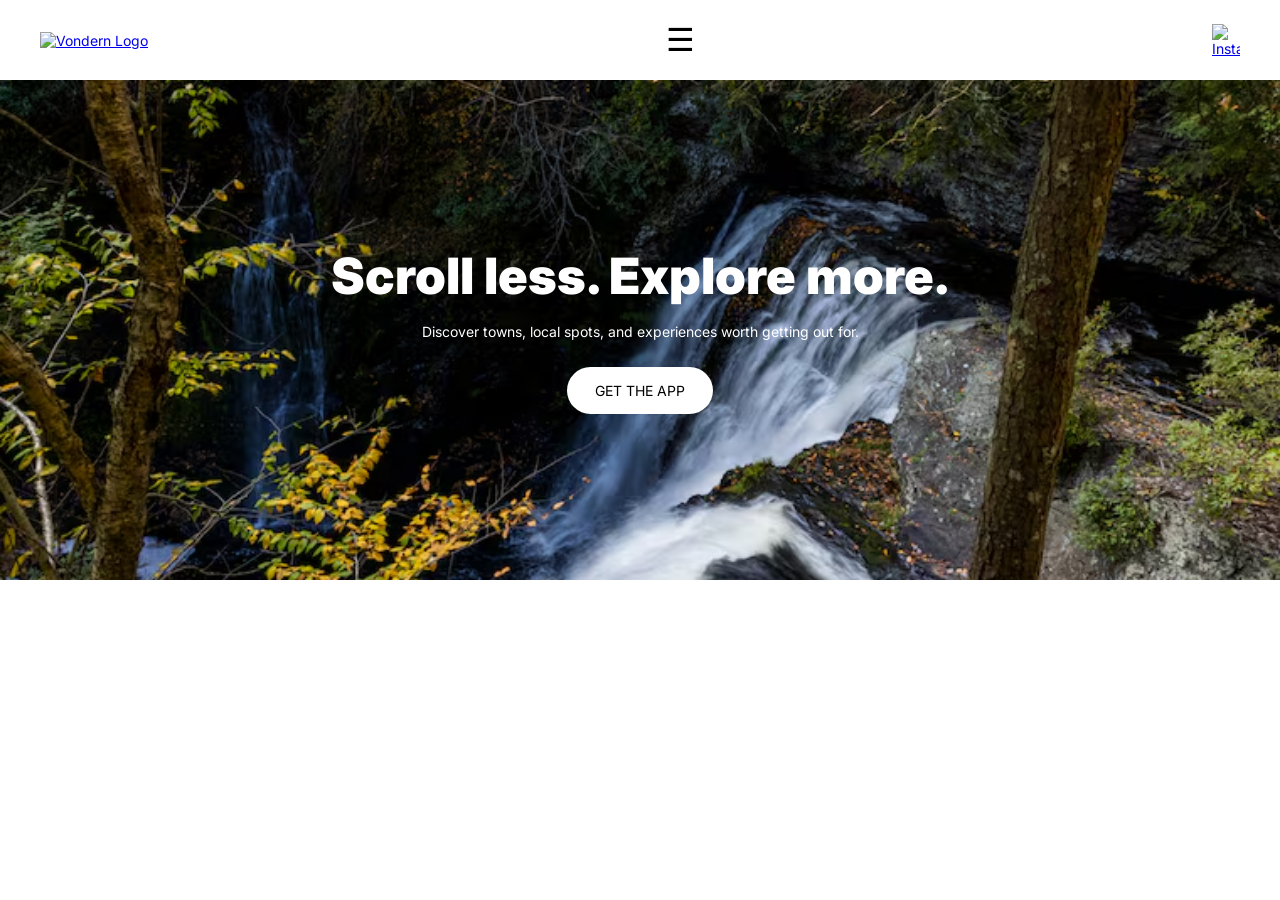
==== index.html @ aec36631 "Hero image in homepage. Dropdown over hero image." ====
<!DOCTYPE html>
<html lang="en">
<head>
  <meta charset="UTF-8">
  <title>Vondern Homepage</title>

<link rel="stylesheet" href="styles.css"></head>

<body>

<!-- TOP NAVIGATION BAR  -->
  <nav class="navbar">

  <a href="index.html" class="logo">
    <img src="pics/vondernlogo.png" alt="Vondern Logo">
  </a>

   <button class="hamburger" onclick="toggleMenu()">
    ☰
  </button>

  <!--TOP NAVIGATION LINKS -->
  <ul class="nav-links">
    <li><a href="vondernapp.html">VONDERN APP</a></li>
    <li><a href="howitworks.html">HOW IT WORKS</a></li>
    <li><a href="explore.html">EXPLORE</a></li>
    <li><a href="forbusinesses.html">FOR BUSINESSES</a></li>
    <li><a href="fortowns.html">FOR TOWNS</a></li>
    <li><a href="forcreators.html">FOR CREATORS</a></li>
    <li><a href="faq.html">FAQ</a></li>
    <li><a href="contact.html">CONTACT</a></li>
  </ul>

    <a href="https://www.instagram.com/vondernapp/" target="_blank" class="ig-icon">
    <img src="pics/instagramicon.png" alt="Instagram">
    </a>

</nav>

<!-- HAMBURGER OPEN CLOSE DROPDOWN  -->
<script>
function toggleMenu() {
  const menu = document.querySelector('.nav-links');
  menu.classList.toggle('active');
}
</script>

<!-- HERO IMAGE CONTAINER  -->
<section class="hero">

 <!-- CHOOSE HERE IMAGE HERE  -->
  <div class="hero-image-wrapper">
    <img src="pics/indextop.png" alt="Vondern Hero Image" class="hero-img">
  </div>

  <!-- CONTENT INSIDE HERE IMAGE HERE-->
  <div class="hero-content">
    <h1>Scroll less. Explore more.</h1>
    <p>Discover towns, local spots, and experiences worth getting out for.</p>
    <a href="gettheapp.html" class="BUTTON">GET THE APP</a>
  </div>

</section>

</body>
</html>
---- styles.css ----
/* CUSTON FONTS */
@font-face {
  font-family: 'Inter-medium';
  src: url('./fonts/inter-medium.ttf') format('truetype');
  font-weight: normal;
  font-style: normal;
}

@font-face {
  font-family: 'Inter-black';
  src: url('./fonts/inter-black.ttf') format('truetype');
  font-weight: normal;
  font-style: normal;
}

/* APPLYING CUSTOM FONTS */
body {
  font-family: 'Inter-medium', sans-serif;
  text-decoration: none;
  font-size: 14px;
  color: black;
  background-color: white;
  margin: 0;
  padding: 0;
}

h1 {
  font-family: 'Inter-black', serif;
  text-decoration: none;
  font-size: 50px;
  color: white;
}

/* TOP NAVIGATION BAR */
.navbar {
  display: flex;
  align-items: center;
  justify-content: space-between;
  padding: 20px 40px;
  position: relative;
  z-index: 1000;
}

/* VONDERN LOGO */
.logo img {
  height: 50px; 
}

/* NAVIGATION LINKS */
.nav-links {
  list-style: none;
  display: flex;
  gap: 40px;
  margin: 0;
  padding: 0;
}

/* TOP NAVIGATION BAR */
.nav-links a {
  text-decoration: none;
  color: black;
  font-size: 14px;
  font-weight: bold;
}

.hamburger {
  display: none;
  font-size: 32px;
  background: none;
  border: none;
  cursor: pointer;
}

/* RESPONSIVE BROWSER MENU WHEN SCREEN IS SMALLER */
@media (max-width: 1300px) {
  .nav-links {
    display: none;
    position: absolute;
    top: 80px;
    left: 0;
    width: 100%;
    flex-direction: column;
    background: white;
    margin: 0;
    padding: 0;
  }

  .nav-links.active {
    display: flex;
  }

  /* EACH NAVIGATION LINK IN A BAR */
  .nav-links li {
    height: 42px;
    display: flex;
    align-items: center;
    border-bottom: 1.3px solid #eee;
    margin: 0;
    padding: 0;
  }

  /* LINK FILLS ENTIRE BAR */
  .nav-links li a {
    display: flex;
    align-items: center;
    height: 100%;
    width: 100%;
    padding: 0 20px;
    box-sizing: border-box;
  }

  .nav-links li a:hover {
    background: #001037;
    color: #ffffff;
  }

  .hamburger {
    display: block;
  }
}

.nav-links.active {
  display: flex;
  gap: 0px;
}

.ig-icon img {
  width: 28px;
  display: block;
}

/* HERO IMAGE CONTAINER SET UP */
.hero {
  position: relative;
  width: 100%;
}

/* FULL WIDTH RESPONSIVE IMG */
.hero-img {
  width: 100%;
  height: 100%;
  object-fit: cover; /* 👈 THIS does the cropping */
  object-position: center; /* 👈 keeps crop centered (top + bottom evenly) */
  display: block;
}

.hero-image-wrapper {
  width: 100%;
  height: 500px;   /* 👈 controls max visible height */
  overflow: hidden;
  position: relative;
}

/* CENTERED OVERLAY CONTENT */
.hero-content {
  position: absolute;
  top: 50%;
  left: 50%;
  transform: translate(-50%, -50%);
  text-align: center;
  color: white;
  width: 80%;
}

/* IMAGE CONTAINER HEADING STYLE */
.hero-content h1 {
  margin: 0 0 15px 0;
}

/* IMAGE CONTAINER PARAPGRAPH STYLE */
.hero-content p {
  margin-bottom: 25px;
  line-height: 1.5;
}

/* BUTTON STYLE */
.BUTTON {
  display: inline-block;
  padding: 15px 28px;
  background-color: white;
  color: black;
  text-decoration: none;
  border-radius: 100px;
  transition: 0.2s ease;
}

/* BUTTON HOVER */
.BUTTON:hover {
  background-color: #eaeaea;
}
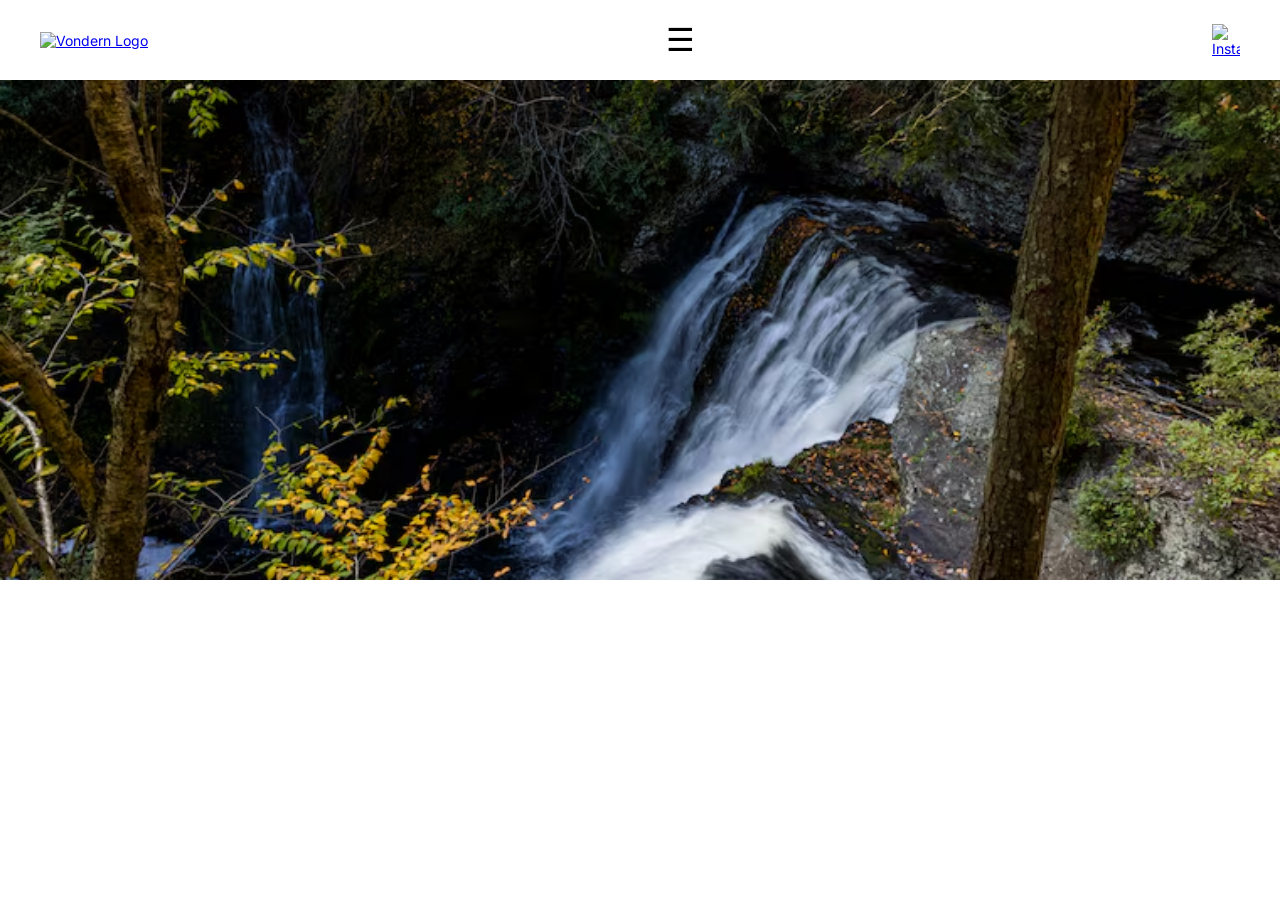
==== commit ac54a68c: "Merge pull request #1 from a17384-10/main made the app page" ====
--- a/index.html
+++ b/index.html
@@ -37,13 +37,7 @@
 
 </nav>
 
-<!-- HAMBURGER OPEN CLOSE DROPDOWN  -->
-<script>
-function toggleMenu() {
-  const menu = document.querySelector('.nav-links');
-  menu.classList.toggle('active');
-}
-</script>
+<script src="app.js"></script>
 
 <!-- HERO IMAGE CONTAINER  -->
 <section class="hero">
@@ -57,7 +51,7 @@
   <div class="hero-content">
     <h1>Scroll less. Explore more.</h1>
     <p>Discover towns, local spots, and experiences worth getting out for.</p>
-    <a href="gettheapp.html" class="BUTTON">GET THE APP</a>
+    <a href="vondernapp.html" class="BUTTON">GET THE APP</a>
   </div>
 
 </section>
--- a/styles.css
+++ b/styles.css
@@ -137,18 +137,23 @@
 
 /* FULL WIDTH RESPONSIVE IMG */
 .hero-img {
+  position: absolute;
+  top: 0;
+  left: 0;
   width: 100%;
   height: 100%;
-  object-fit: cover; /* 👈 THIS does the cropping */
-  object-position: center; /* 👈 keeps crop centered (top + bottom evenly) */
-  display: block;
+  object-fit: cover;
+  z-index: 1;
 }
 
 .hero-image-wrapper {
   width: 100%;
-  height: 500px;   /* 👈 controls max visible height */
+  height: 500px; 
   overflow: hidden;
-  position: relative;
+  position: relative; 
+  display: flex;
+  align-items: center;
+  justify-content: center;
 }
 
 /* CENTERED OVERLAY CONTENT */
@@ -187,4 +192,218 @@
 /* BUTTON HOVER */
 .BUTTON:hover {
   background-color: #eaeaea;
-}+}
+
+/* HEADER FOR APP CONTENT */
+.app-content {
+  position: relative;
+  z-index: 2;         
+  text-align: center;
+  color: white;       
+  width: 90%;
+}
+
+
+
+.app-content h3 {
+  font-family: 'Inter-medium', sans-serif;
+  font-size: 24px;
+  margin-top: 10px;
+  display: block;
+  color: white;
+}
+
+/* CAROUSEL CONTAINER SET UP */
+.app-section {
+  text-align: center;
+  padding: 80px 0;
+}
+
+.carousel-wrapper {
+  position: relative;
+  max-width: 900px;
+  margin: 40px auto;
+}
+
+.carousel-track {
+  display: flex;
+  gap: 20px;
+  overflow-x: auto;
+  scroll-behavior: smooth;
+  padding: 20px;
+  scrollbar-width: none; 
+}
+
+.carousel-track::-webkit-scrollbar {
+  display: none;
+}
+
+.app-card {
+  flex: 0 0 calc(33.33% - 10px);
+  max-width: 800px;
+  height: 400px;
+  scroll-snap-align: start;
+  border-radius: 15px;
+}
+
+.app-card img {
+  width: 100%;
+  height: 100%;
+  object-fit: contain;
+}
+
+/* ARROW BUTTONS */
+.nav-btn {
+  position: absolute;
+  top: 50%;
+  transform: translateY(-50%);
+  width: 60px;
+  height: 60px;
+  border-radius: 50%;
+  background: rgba(255, 255, 255, 0.8);
+  border: none;
+  cursor: pointer;
+  z-index: 10;
+  font-size: 24px;
+  box-shadow: 0 4px 10px rgba(0,0,0,0.1);
+  transition: transform 0.2s ease, box-shadow 0.2s ease;
+}
+
+.nav-btn:hover {
+  transform: translateY(-50%) scale(1.1); 
+  box-shadow: 0 6px 15px rgba(0,0,0,0.2); 
+}
+
+.nav-btn:active {
+  transform: translateY(-50%) scale(0.95);
+}
+.prev { left: -30px; }
+.next { right: -30px; }
+
+/* ZOOM IN */
+.modal {
+  display: none;
+  position: fixed;
+  z-index: 2000; 
+  left: 0;
+  top: 0;
+  width: 100%;
+  height: 100%;
+  background-color: rgba(0, 0, 0, 0.9);
+  justify-content: center;
+  align-items: center;
+  cursor: zoom-out;
+}
+
+.modal-content {
+  max-width: 90%;
+  max-height: 90%;
+  border-radius: 10px;
+  box-shadow: 0 0 20px rgba(0,0,0,0.5);
+  animation: zoomIn 0.3s ease;
+}
+
+@keyframes zoomIn {
+  from { transform: scale(0.7); opacity: 0; }
+  to { transform: scale(1); opacity: 1; }
+}
+
+.app-card img {
+  cursor: zoom-in;
+  transition: transform 0.3s ease;
+}
+
+.app-card img:hover {
+  transform: scale(1.02);
+}
+
+/* FORM SECTION */
+.cta-section {
+    padding: 100px 20px;
+    background-color: #c4c4c4; 
+}
+
+.cta-section .container {
+    display: flex;
+    flex-wrap: wrap;
+    justify-content: center;
+    gap: 80px;
+    max-width: 1100px;
+    margin: 0 auto;
+}
+
+.cta-title {
+    font-family: 'Inter-black', sans-serif;
+    font-size: 32px;
+    color: #000;
+    margin-bottom: 20px;
+}
+
+.app-icon-placeholder {
+    width: 220px;
+    height: 220px;
+    background-color: #d9d9d9;
+    border-radius: 45px;
+    margin: 0 auto 25px;
+}
+
+.btn-dark {
+    background: #1a1a1a;
+    color: white;
+    padding: 15px 35px;
+    border: none;
+    border-radius: 8px;
+    cursor: pointer;
+    transition: transform 0.3s cubic-bezier(0.175, 0.885, 0.32, 1.275), background-color 0.3s ease;
+}
+
+.btn-dark:hover {
+    background-color: #333;
+    transform: scale(1.05);
+}
+
+.btn-dark:active {
+    background-color: #111111;
+}
+
+/* FORM BOX */
+.form-box {
+    max-width: 500px;
+    text-align: left;
+}
+
+.form-row {
+    display: flex;
+    gap: 10px;
+}
+
+input {
+    width: 100%;
+    padding: 15px;
+    margin-bottom: 12px;
+    border: none;
+    background: #fff;
+    font-family: 'Inter-medium', sans-serif;
+    box-sizing: border-box;
+}
+
+.btn-submit {
+    background: #777;
+    color: white;
+    padding: 12px 45px;
+    border: none;
+    border-radius: 30px;
+    cursor: pointer;
+    float: right;
+    transition: transform 0.3s cubic-bezier(0.175, 0.885, 0.32, 1.275), background-color 0.3s ease;
+}
+
+.btn-submit:hover {
+    background-color: #333;
+    transform: scale(1.05);
+}
+
+.btn-submit:active {
+    background-color: #111111;
+}
+
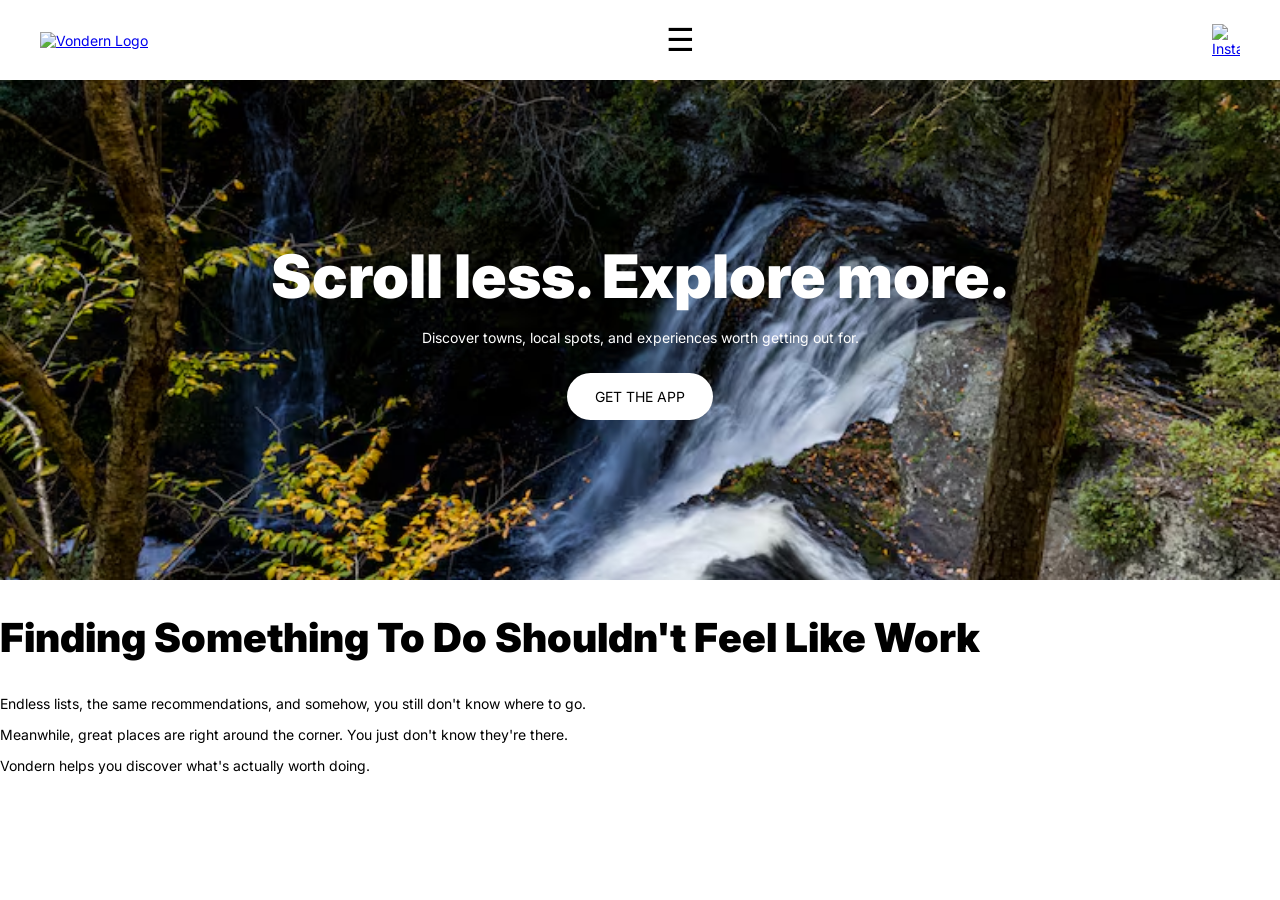
==== commit 48dabc8d: "Merge branch 'main' of https://github.com/VondernApp/Vondern" ====
--- a/index.html
+++ b/index.html
@@ -37,17 +37,8 @@
 
 </nav>
 
-<script src="app.js"></script>
-
 <!-- HERO IMAGE CONTAINER  -->
 <section class="hero">
-
- <!-- CHOOSE HERE IMAGE HERE  -->
-  <div class="hero-image-wrapper">
-    <img src="pics/indextop.png" alt="Vondern Hero Image" class="hero-img">
-  </div>
-
-  <!-- CONTENT INSIDE HERE IMAGE HERE-->
   <div class="hero-content">
     <h1>Scroll less. Explore more.</h1>
     <p>Discover towns, local spots, and experiences worth getting out for.</p>
@@ -56,5 +47,14 @@
 
 </section>
 
+  <!-- CONTENT CONTAINER-->
+<div class="full-container">
+  <h2>Finding Something To Do Shouldn't Feel Like Work</h2>
+  <p>Endless lists, the same recommendations, and somehow, you still don't know where to go.</p>
+  <p>Meanwhile, great places are right around the corner. You just don't know they're there.</p>
+  <p>Vondern helps you discover what's actually worth doing.</p>
+</div>
+
+<script src="app.js"></script>
 </body>
 </html>
--- a/styles.css
+++ b/styles.css
@@ -27,8 +27,15 @@
 h1 {
   font-family: 'Inter-black', serif;
   text-decoration: none;
-  font-size: 50px;
-  color: white;
+  font-size: 60px;
+  color: black;
+}
+
+h2 {
+  font-family: 'Inter-black', serif;
+  text-decoration: none;
+  font-size: 40px;
+  color: black;
 }
 
 /* TOP NAVIGATION BAR */
@@ -131,8 +138,14 @@
 
 /* HERO IMAGE CONTAINER SET UP */
 .hero {
+  background-image: url('pics/indextop.png');
+  background-size: cover;
+  background-position: center;
+  height: 500px;
+  display: flex;
+  align-items: center;
+  justify-content: center;
   position: relative;
-  width: 100%;
 }
 
 /* FULL WIDTH RESPONSIVE IMG */
@@ -144,16 +157,6 @@
   height: 100%;
   object-fit: cover;
   z-index: 1;
-}
-
-.hero-image-wrapper {
-  width: 100%;
-  height: 500px; 
-  overflow: hidden;
-  position: relative; 
-  display: flex;
-  align-items: center;
-  justify-content: center;
 }
 
 /* CENTERED OVERLAY CONTENT */
@@ -170,6 +173,7 @@
 /* IMAGE CONTAINER HEADING STYLE */
 .hero-content h1 {
   margin: 0 0 15px 0;
+  color: white;
 }
 
 /* IMAGE CONTAINER PARAPGRAPH STYLE */
@@ -192,218 +196,4 @@
 /* BUTTON HOVER */
 .BUTTON:hover {
   background-color: #eaeaea;
-}
-
-/* HEADER FOR APP CONTENT */
-.app-content {
-  position: relative;
-  z-index: 2;         
-  text-align: center;
-  color: white;       
-  width: 90%;
-}
-
-
-
-.app-content h3 {
-  font-family: 'Inter-medium', sans-serif;
-  font-size: 24px;
-  margin-top: 10px;
-  display: block;
-  color: white;
-}
-
-/* CAROUSEL CONTAINER SET UP */
-.app-section {
-  text-align: center;
-  padding: 80px 0;
-}
-
-.carousel-wrapper {
-  position: relative;
-  max-width: 900px;
-  margin: 40px auto;
-}
-
-.carousel-track {
-  display: flex;
-  gap: 20px;
-  overflow-x: auto;
-  scroll-behavior: smooth;
-  padding: 20px;
-  scrollbar-width: none; 
-}
-
-.carousel-track::-webkit-scrollbar {
-  display: none;
-}
-
-.app-card {
-  flex: 0 0 calc(33.33% - 10px);
-  max-width: 800px;
-  height: 400px;
-  scroll-snap-align: start;
-  border-radius: 15px;
-}
-
-.app-card img {
-  width: 100%;
-  height: 100%;
-  object-fit: contain;
-}
-
-/* ARROW BUTTONS */
-.nav-btn {
-  position: absolute;
-  top: 50%;
-  transform: translateY(-50%);
-  width: 60px;
-  height: 60px;
-  border-radius: 50%;
-  background: rgba(255, 255, 255, 0.8);
-  border: none;
-  cursor: pointer;
-  z-index: 10;
-  font-size: 24px;
-  box-shadow: 0 4px 10px rgba(0,0,0,0.1);
-  transition: transform 0.2s ease, box-shadow 0.2s ease;
-}
-
-.nav-btn:hover {
-  transform: translateY(-50%) scale(1.1); 
-  box-shadow: 0 6px 15px rgba(0,0,0,0.2); 
-}
-
-.nav-btn:active {
-  transform: translateY(-50%) scale(0.95);
-}
-.prev { left: -30px; }
-.next { right: -30px; }
-
-/* ZOOM IN */
-.modal {
-  display: none;
-  position: fixed;
-  z-index: 2000; 
-  left: 0;
-  top: 0;
-  width: 100%;
-  height: 100%;
-  background-color: rgba(0, 0, 0, 0.9);
-  justify-content: center;
-  align-items: center;
-  cursor: zoom-out;
-}
-
-.modal-content {
-  max-width: 90%;
-  max-height: 90%;
-  border-radius: 10px;
-  box-shadow: 0 0 20px rgba(0,0,0,0.5);
-  animation: zoomIn 0.3s ease;
-}
-
-@keyframes zoomIn {
-  from { transform: scale(0.7); opacity: 0; }
-  to { transform: scale(1); opacity: 1; }
-}
-
-.app-card img {
-  cursor: zoom-in;
-  transition: transform 0.3s ease;
-}
-
-.app-card img:hover {
-  transform: scale(1.02);
-}
-
-/* FORM SECTION */
-.cta-section {
-    padding: 100px 20px;
-    background-color: #c4c4c4; 
-}
-
-.cta-section .container {
-    display: flex;
-    flex-wrap: wrap;
-    justify-content: center;
-    gap: 80px;
-    max-width: 1100px;
-    margin: 0 auto;
-}
-
-.cta-title {
-    font-family: 'Inter-black', sans-serif;
-    font-size: 32px;
-    color: #000;
-    margin-bottom: 20px;
-}
-
-.app-icon-placeholder {
-    width: 220px;
-    height: 220px;
-    background-color: #d9d9d9;
-    border-radius: 45px;
-    margin: 0 auto 25px;
-}
-
-.btn-dark {
-    background: #1a1a1a;
-    color: white;
-    padding: 15px 35px;
-    border: none;
-    border-radius: 8px;
-    cursor: pointer;
-    transition: transform 0.3s cubic-bezier(0.175, 0.885, 0.32, 1.275), background-color 0.3s ease;
-}
-
-.btn-dark:hover {
-    background-color: #333;
-    transform: scale(1.05);
-}
-
-.btn-dark:active {
-    background-color: #111111;
-}
-
-/* FORM BOX */
-.form-box {
-    max-width: 500px;
-    text-align: left;
-}
-
-.form-row {
-    display: flex;
-    gap: 10px;
-}
-
-input {
-    width: 100%;
-    padding: 15px;
-    margin-bottom: 12px;
-    border: none;
-    background: #fff;
-    font-family: 'Inter-medium', sans-serif;
-    box-sizing: border-box;
-}
-
-.btn-submit {
-    background: #777;
-    color: white;
-    padding: 12px 45px;
-    border: none;
-    border-radius: 30px;
-    cursor: pointer;
-    float: right;
-    transition: transform 0.3s cubic-bezier(0.175, 0.885, 0.32, 1.275), background-color 0.3s ease;
-}
-
-.btn-submit:hover {
-    background-color: #333;
-    transform: scale(1.05);
-}
-
-.btn-submit:active {
-    background-color: #111111;
-}
-
+}
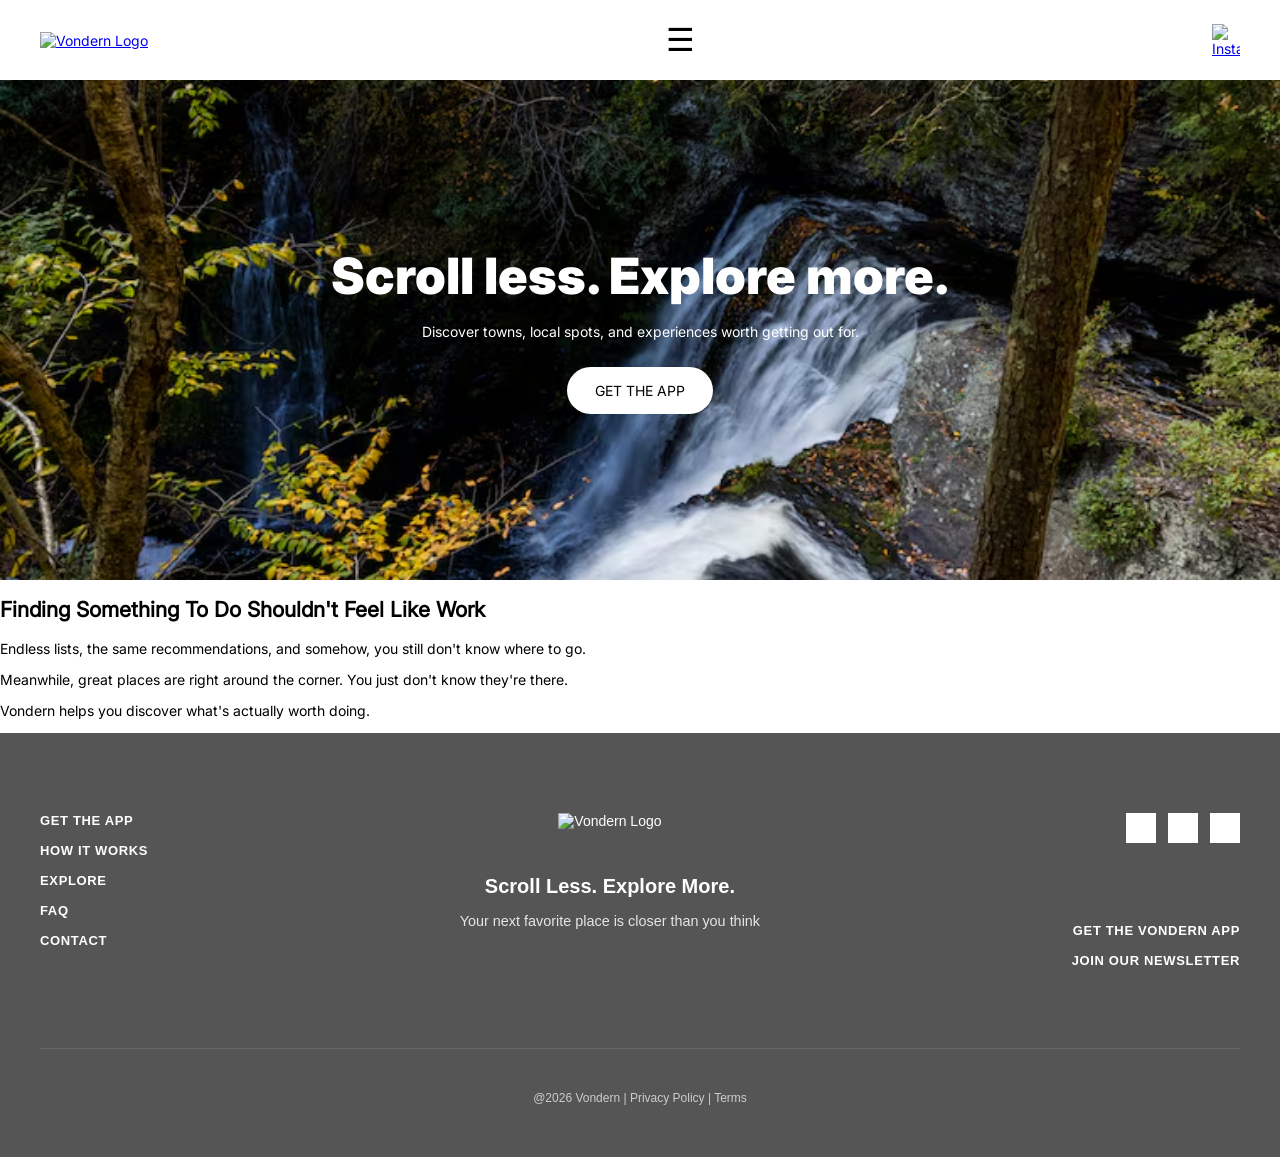
==== commit cd777e3f: "Merge pull request #3 from a17384-10/main added footers" ====
--- a/index.html
+++ b/index.html
@@ -55,6 +55,45 @@
   <p>Vondern helps you discover what's actually worth doing.</p>
 </div>
 
+
+</footer><!--FOOTER-->
+<footer class="main-footer">
+  <div class="footer-container">
+    
+    <div class="footer-section footer-left">
+      <nav class="footer-links">
+        <a href="vondernapp.html">GET THE APP</a>
+        <a href="howitworks.html">HOW IT WORKS</a>
+        <a href="explore.html">EXPLORE</a>
+        <a href="faq.html">FAQ</a>
+        <a href="contact.html">CONTACT</a>
+      </nav>
+    </div>
+
+    <div class="footer-section footer-center">
+      <img src="pics/vondernlogo.png" alt="Vondern Logo" class="logo-image">
+      <h2>Scroll Less. Explore More.</h2>
+      <p>Your next favorite place is closer than you think</p>
+    </div>
+
+    <div class="footer-section footer-right">
+      <div class="social-box">
+        <div class="social-placeholder"></div>
+        <div class="social-placeholder"></div>
+        <div class="social-placeholder"></div>
+      </div>
+      <nav class="footer-links-alt">
+        <a href="#">GET THE VONDERN APP</a>
+        <a href="#">JOIN OUR NEWSLETTER</a>
+      </nav>
+    </div>
+  </div>
+
+  <div class="footer-legal">
+    <p>@2026 Vondern | Privacy Policy | Terms</p>
+  </div>
+</footer>
+
 <script src="app.js"></script>
 </body>
 </html>
--- a/styles.css
+++ b/styles.css
@@ -27,15 +27,8 @@
 h1 {
   font-family: 'Inter-black', serif;
   text-decoration: none;
-  font-size: 60px;
-  color: black;
-}
-
-h2 {
-  font-family: 'Inter-black', serif;
-  text-decoration: none;
-  font-size: 40px;
-  color: black;
+  font-size: 50px;
+  color: white;
 }
 
 /* TOP NAVIGATION BAR */
@@ -173,7 +166,6 @@
 /* IMAGE CONTAINER HEADING STYLE */
 .hero-content h1 {
   margin: 0 0 15px 0;
-  color: white;
 }
 
 /* IMAGE CONTAINER PARAPGRAPH STYLE */
@@ -196,4 +188,303 @@
 /* BUTTON HOVER */
 .BUTTON:hover {
   background-color: #eaeaea;
+}
+
+/* CAROUSEL CONTAINER SET UP */
+.app-section {
+  text-align: center;
+  padding: 80px 0;
+}
+
+.carousel-wrapper {
+  position: relative;
+  max-width: 900px;
+  margin: 40px auto;
+}
+
+.carousel-track {
+  display: flex;
+  gap: 20px;
+  overflow-x: auto;
+  scroll-behavior: smooth;
+  padding: 20px;
+  scrollbar-width: none; 
+}
+
+.carousel-track::-webkit-scrollbar {
+  display: none;
+}
+
+.app-card {
+  flex: 0 0 calc(33.33% - 10px);
+  max-width: 800px;
+  height: 400px;
+  scroll-snap-align: start;
+  border-radius: 15px;
+}
+
+.app-card img {
+  width: 100%;
+  height: 100%;
+  object-fit: contain;
+}
+
+/* ARROW BUTTONS */
+.nav-btn {
+  position: absolute;
+  top: 50%;
+  transform: translateY(-50%);
+  width: 60px;
+  height: 60px;
+  border-radius: 50%;
+  background: rgba(255, 255, 255, 0.8);
+  border: none;
+  cursor: pointer;
+  z-index: 10;
+  font-size: 24px;
+  box-shadow: 0 4px 10px rgba(0,0,0,0.1);
+  transition: transform 0.2s ease, box-shadow 0.2s ease;
+}
+
+.nav-btn:hover {
+  transform: translateY(-50%) scale(1.1); 
+  box-shadow: 0 6px 15px rgba(0,0,0,0.2); 
+}
+
+.nav-btn:active {
+  transform: translateY(-50%) scale(0.95);
+}
+.prev { left: -30px; }
+.next { right: -30px; }
+
+/* ZOOM IN */
+.modal {
+  display: none;
+  position: fixed;
+  z-index: 2000; 
+  left: 0;
+  top: 0;
+  width: 100%;
+  height: 100%;
+  background-color: rgba(0, 0, 0, 0.9);
+  justify-content: center;
+  align-items: center;
+  cursor: zoom-out;
+}
+
+.modal-content {
+  max-width: 90%;
+  max-height: 90%;
+  border-radius: 10px;
+  box-shadow: 0 0 20px rgba(0,0,0,0.5);
+  animation: zoomIn 0.3s ease;
+}
+
+@keyframes zoomIn {
+  from { transform: scale(0.7); opacity: 0; }
+  to { transform: scale(1); opacity: 1; }
+}
+
+.app-card img {
+  cursor: zoom-in;
+  transition: transform 0.3s ease;
+}
+
+.app-card img:hover {
+  transform: scale(1.02);
+}
+
+/* FORM SECTION */
+.cta-section {
+    padding: 100px 20px;
+    background-color: #c4c4c4; 
+}
+
+.cta-section .container {
+    display: flex;
+    flex-wrap: wrap;
+    justify-content: center;
+    gap: 80px;
+    max-width: 1100px;
+    margin: 0 auto;
+}
+
+.cta-title {
+    font-family: 'Inter-black', sans-serif;
+    font-size: 32px;
+    color: #000;
+    margin-bottom: 20px;
+}
+
+.app-icon-placeholder {
+    width: 220px;
+    height: 220px;
+    background-color: #d9d9d9;
+    border-radius: 45px;
+    margin: 0 auto 25px;
+}
+
+.btn-dark {
+    background: #1a1a1a;
+    color: white;
+    padding: 15px 35px;
+    border: none;
+    border-radius: 8px;
+    cursor: pointer;
+    transition: transform 0.3s cubic-bezier(0.175, 0.885, 0.32, 1.275), background-color 0.3s ease;
+}
+
+.btn-dark:hover {
+    background-color: #333;
+    transform: scale(1.05);
+}
+
+.btn-dark:active {
+    background-color: #111111;
+}
+
+/* FORM BOX */
+.form-box {
+    max-width: 500px;
+    text-align: left;
+}
+
+.form-row {
+    display: flex;
+    gap: 10px;
+}
+
+input {
+    width: 100%;
+    padding: 15px;
+    margin-bottom: 12px;
+    border: none;
+    background: #fff;
+    font-family: 'Inter-medium', sans-serif;
+    box-sizing: border-box;
+}
+
+.btn-submit {
+    background: #777;
+    color: white;
+    padding: 12px 45px;
+    border: none;
+    border-radius: 30px;
+    cursor: pointer;
+    float: right;
+    transition: transform 0.3s cubic-bezier(0.175, 0.885, 0.32, 1.275), background-color 0.3s ease;
+}
+
+.btn-submit:hover {
+    background-color: #333;
+    transform: scale(1.05);
+}
+
+.btn-submit:active {
+    background-color: #111111;
+}
+
+/* FOOTER */
+.main-footer {
+  background-color: #555555;
+  color: #ffffff;
+  padding: 80px 40px 40px 40px;
+  font-family: -apple-system, BlinkMacSystemFont, "Segoe UI", Roboto, sans-serif;
+}
+
+.footer-container {
+  display: flex;
+  justify-content: space-between;
+  align-items: flex-start;
+  max-width: 1200px;
+  margin: 0 auto;
+}
+
+.footer-links, .footer-links-alt {
+  display: flex;
+  flex-direction: column;
+  gap: 15px;
+}
+
+.footer-links a, .footer-links-alt a {
+  color: #ffffff;
+  text-decoration: none;
+  font-size: 13px;
+  font-weight: 700;
+  letter-spacing: 0.05em;
+  text-transform: uppercase;
+  transition: opacity 0.2s;
+}
+
+.footer-links a:hover, .footer-links-alt a:hover {
+  opacity: 0.7;
+}
+
+.footer-center {
+  flex: 1;
+  text-align: center;
+  padding: 0 40px;
+}
+
+.logo-image {
+  height: 60px;
+  width: auto;
+  margin-bottom: 30px;
+}
+
+.footer-center h2 {
+  font-size: 1.25rem;
+  font-weight: 600;
+  margin-bottom: 10px;
+}
+
+.footer-center p {
+  font-size: 0.9rem;
+  opacity: 0.85;
+}
+
+.footer-right {
+  display: flex;
+  flex-direction: column;
+  align-items: flex-end;
+  text-align: right;
+}
+
+.social-box {
+  display: flex;
+  gap: 12px;
+  margin-bottom: 80px;
+}
+
+.social-placeholder {
+  width: 30px;
+  height: 30px;
+  background-color: #ffffff;
+}
+
+.footer-legal {
+  margin-top: 80px;
+  text-align: center;
+  border-top: 1px solid rgba(255, 255, 255, 0.1);
+  padding-top: 30px;
+}
+
+.footer-legal p {
+  font-size: 12px;
+  opacity: 0.7;
+}
+
+@media (max-width: 768px) {
+  .footer-container {
+    flex-direction: column;
+    align-items: center;
+    gap: 50px;
+  }
+  .footer-right {
+    align-items: center;
+    text-align: center;
+  }
+  .social-box {
+    margin-bottom: 20px;
+  }
 }
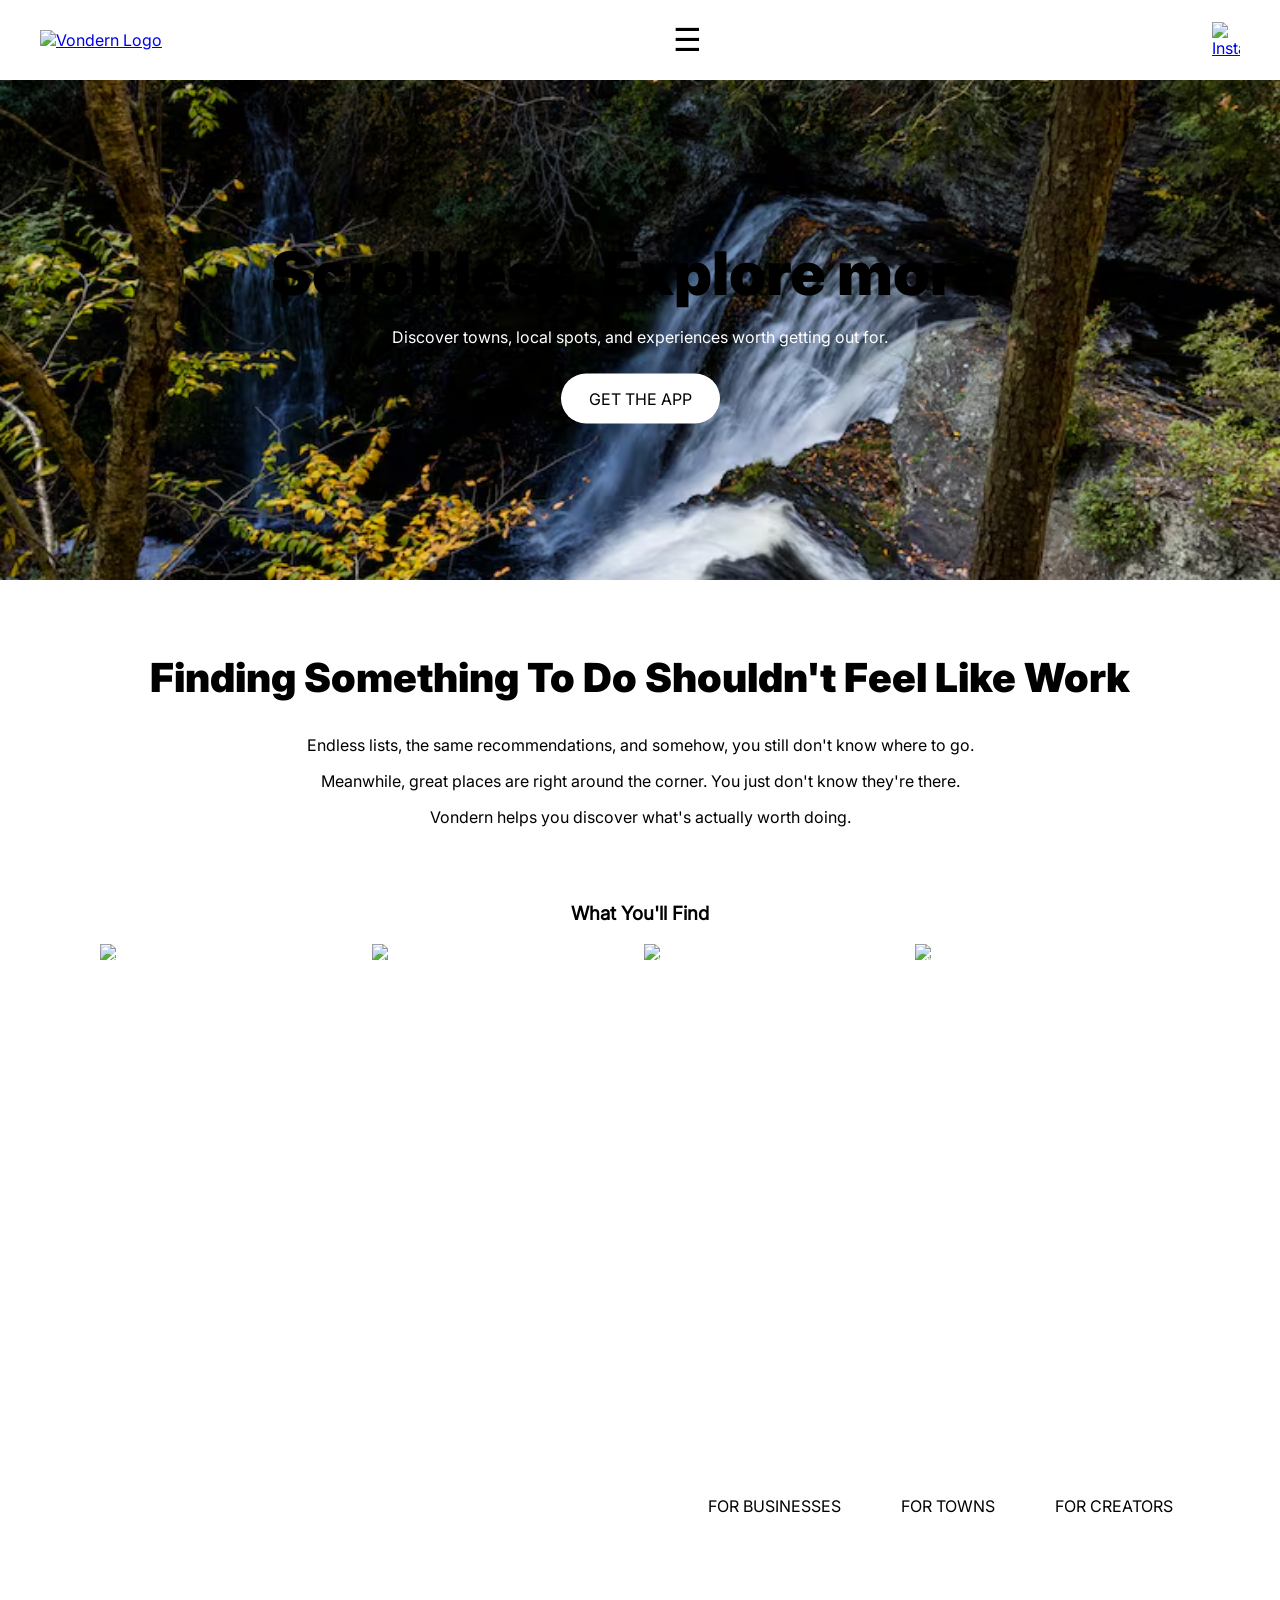
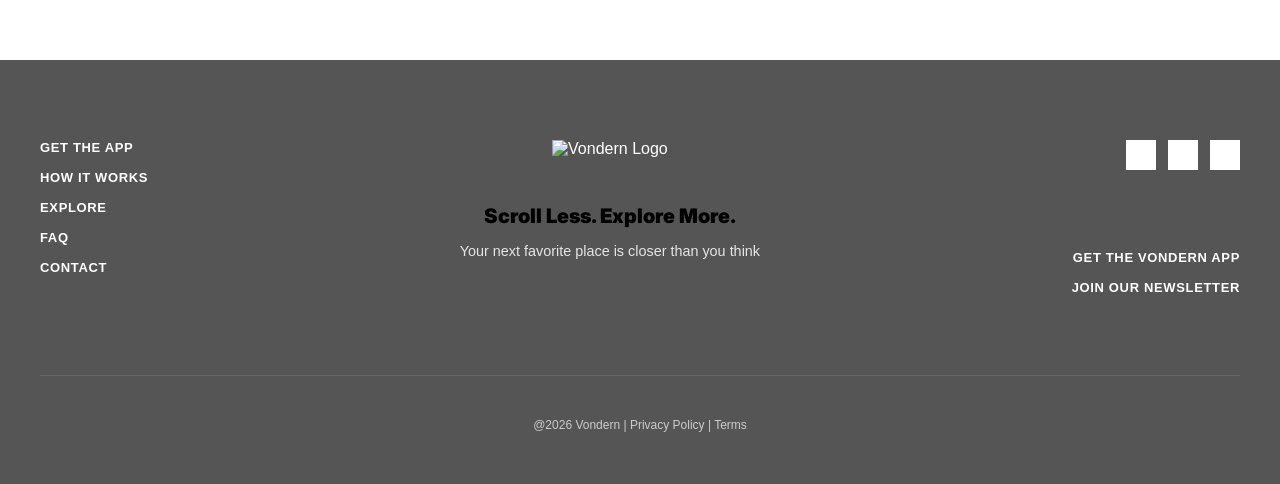
==== commit eaa42ab7: "Merge branch 'main' of https://github.com/VondernApp/Vondern" ====
--- a/index.html
+++ b/index.html
@@ -53,6 +53,52 @@
   <p>Endless lists, the same recommendations, and somehow, you still don't know where to go.</p>
   <p>Meanwhile, great places are right around the corner. You just don't know they're there.</p>
   <p>Vondern helps you discover what's actually worth doing.</p>
+  <br></br>
+  <h3>What You'll Find</h3>
+</div>
+
+<div class="image-grid">
+  
+    <div class="image-card">
+    <img src="pics/smalltowns.png" />
+    <p class="image-text">SMALL TOWNS</p>
+  </div>
+  
+
+  <div class="image-card">
+    <img src="pics/localbusinesses.png" />
+    <p class="image-text">LOCAL BUSINESSES</p>
+  </div>
+
+  <div class="image-card">
+    <img src="pics/outdoors.png" />
+    <p class="image-text">OUTDOORS</p>
+  </div>
+
+<div class="image-card">
+    <img src="pics/daytrips.png" />
+    <p class="image-text">DAYTRIPS</p>
+  </div>
+
+</div>
+
+<div class="split-container">
+  <div class="text-box">
+    <h2>Why It Matters</h2>
+    <p>This is about more than finding something to do.
+       It's about spending less time on our phones and 
+       more time experiencing what's around us. 
+       And making sure the towns and businesses that 
+       shape our communities are seen. When people 
+       explore locally, everyone benefits.</p>
+
+       <h3>Be Seen on Vondern</h3>
+       <p>Great places deserve to be discovered.</p>
+
+       <a href="forbusinesses.html" class="BUTTON">FOR BUSINESSES</a>
+       <a href="fortowns.html" class="BUTTON">FOR TOWNS</a>
+      <a href="forcreators.html" class="BUTTON">FOR CREATORS</a>
+  </div>
 </div>
 
 
--- a/styles.css
+++ b/styles.css
@@ -17,7 +17,7 @@
 body {
   font-family: 'Inter-medium', sans-serif;
   text-decoration: none;
-  font-size: 14px;
+  font-size: 16px;
   color: black;
   background-color: white;
   margin: 0;
@@ -27,8 +27,15 @@
 h1 {
   font-family: 'Inter-black', serif;
   text-decoration: none;
-  font-size: 50px;
-  color: white;
+  font-size: 60px;
+  color: black;
+}
+
+h2 {
+  font-family: 'Inter-black', serif;
+  text-decoration: none;
+  font-size: 40px;
+  color: black;
 }
 
 /* TOP NAVIGATION BAR */
@@ -107,6 +114,7 @@
     width: 100%;
     padding: 0 20px;
     box-sizing: border-box;
+    transition: 0.5s ease;
   }
 
   .nav-links li a:hover {
@@ -182,12 +190,100 @@
   color: black;
   text-decoration: none;
   border-radius: 100px;
-  transition: 0.2s ease;
+  transition: 0.5s ease;
 }
 
 /* BUTTON HOVER */
 .BUTTON:hover {
-  background-color: #eaeaea;
+  background-color: #d8d8d8;
+}
+
+/* CONTENT CONTAINER */
+.full-container {
+  width: 100%;
+  padding: 40px 20px; 
+  box-sizing: border-box; 
+  text-align: center; 
+  padding-bottom: 0px;
+}
+
+/* 4 WAY IMAGE GRID */
+.image-grid {
+  display: grid;
+  grid-template-columns: repeat(4, 1fr); 
+  gap: 7px;
+  padding: 100px; 
+  box-sizing: border-box;
+  padding-top: 0;
+}
+
+.image-card {
+  width: 100%;
+  height: auto;
+  display: block;
+  padding-top: 0;
+}
+
+@media (max-width: 1000px) {
+.image-grid {
+    padding: 40px; 
+    padding-top: 0;
+  }
+}
+
+@media (max-width: 700px) {
+.image-grid {
+      grid-template-columns: repeat(2, 2fr); 
+      padding: 40px; 
+      padding-top: 0;
+  }
+}
+
+.image-card {
+  position: relative; 
+}
+
+.image-card img {
+  width: 100%;
+  display: block;
+  transition: 0.3s ease;
+}
+
+.image-card img:hover {
+ filter: brightness(50%);
+}
+
+.image-text {
+  position: absolute;
+  top: 10px;   
+  left: 10px;  
+  color: white;
+  margin: 0;
+}
+
+.split-container {
+  width: 100%;
+  height: 600px; 
+  background-image: url("pics/lighthouse.png");
+  background-size: cover;
+  background-position: center;
+
+  display: flex;
+  justify-content: flex-end;
+  align-items: center; 
+  padding: 0 40px; 
+  box-sizing: border-box;
+}
+
+.text-box {
+  width: 50%; 
+  color: white;
+  text-align: center;
+}
+
+.text-box h2,
+.text-box h3 {
+  color: white;
 }
 
 /* CAROUSEL CONTAINER SET UP */
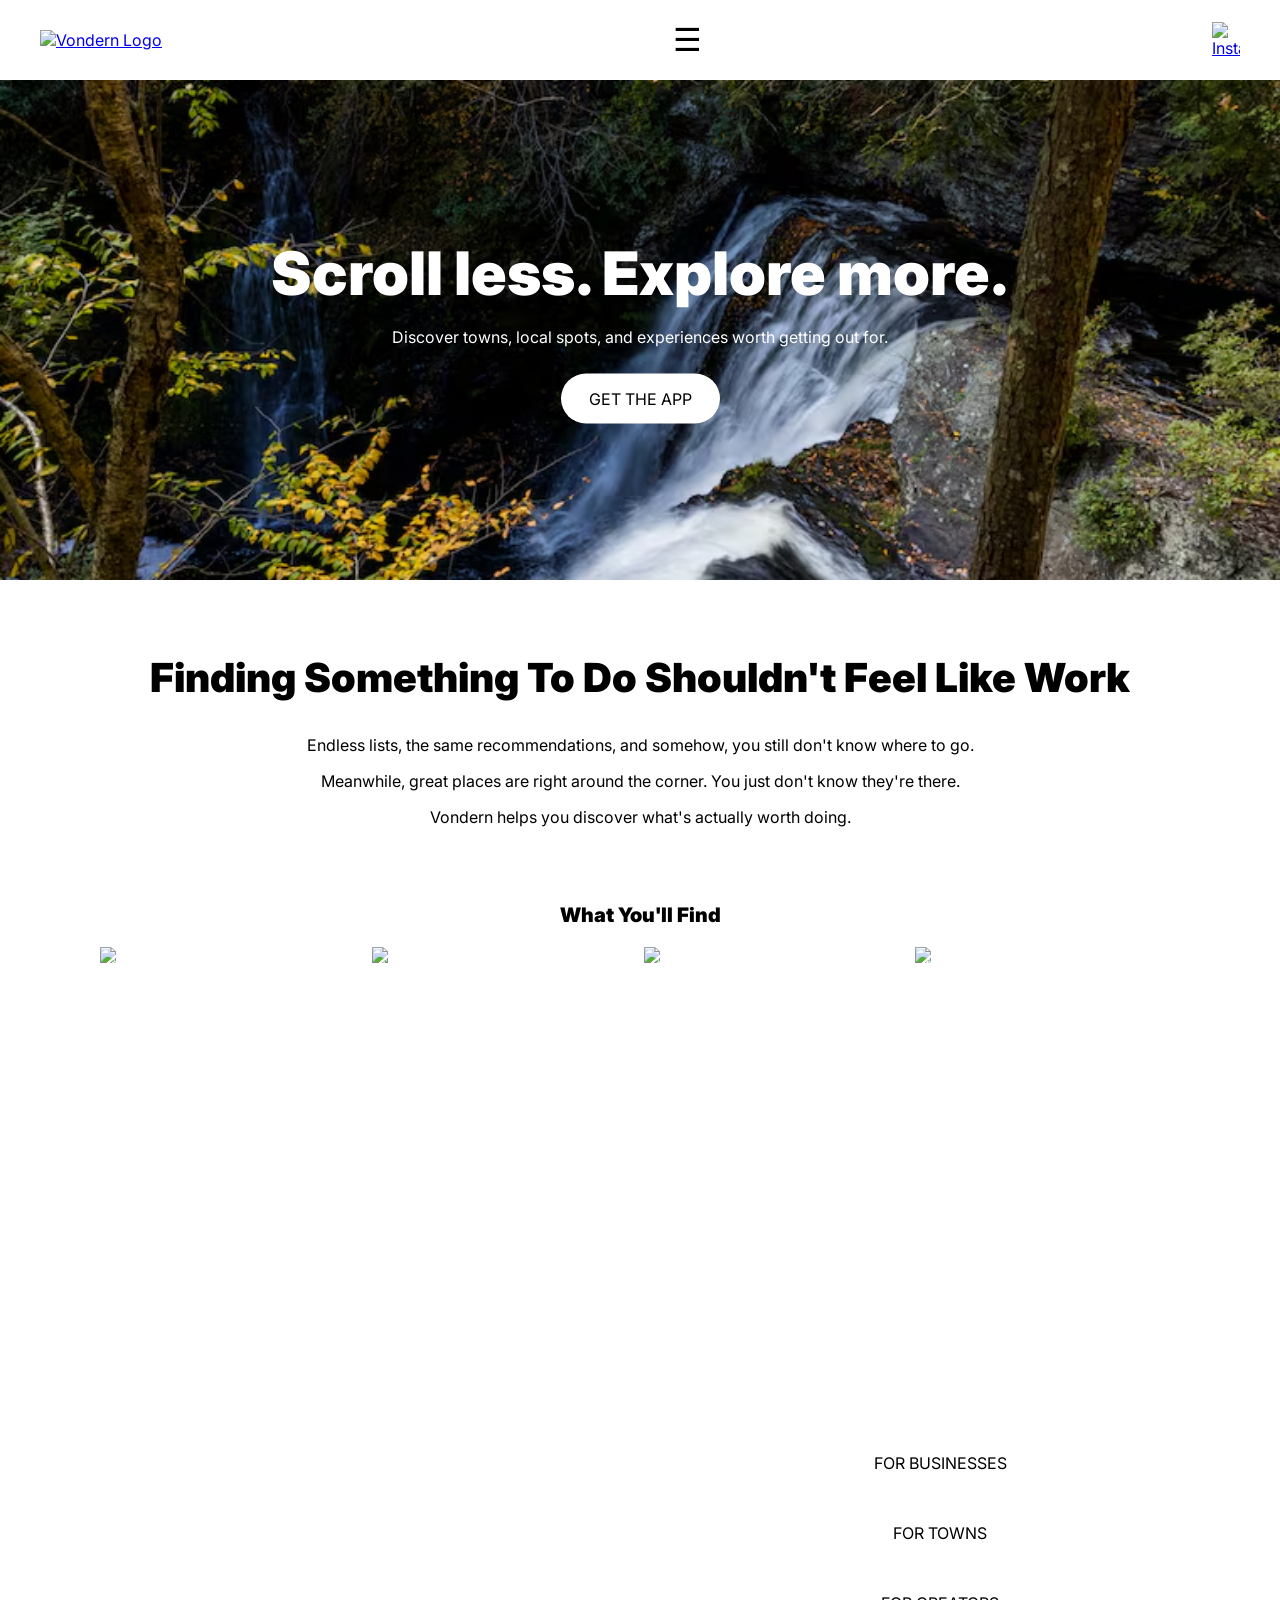
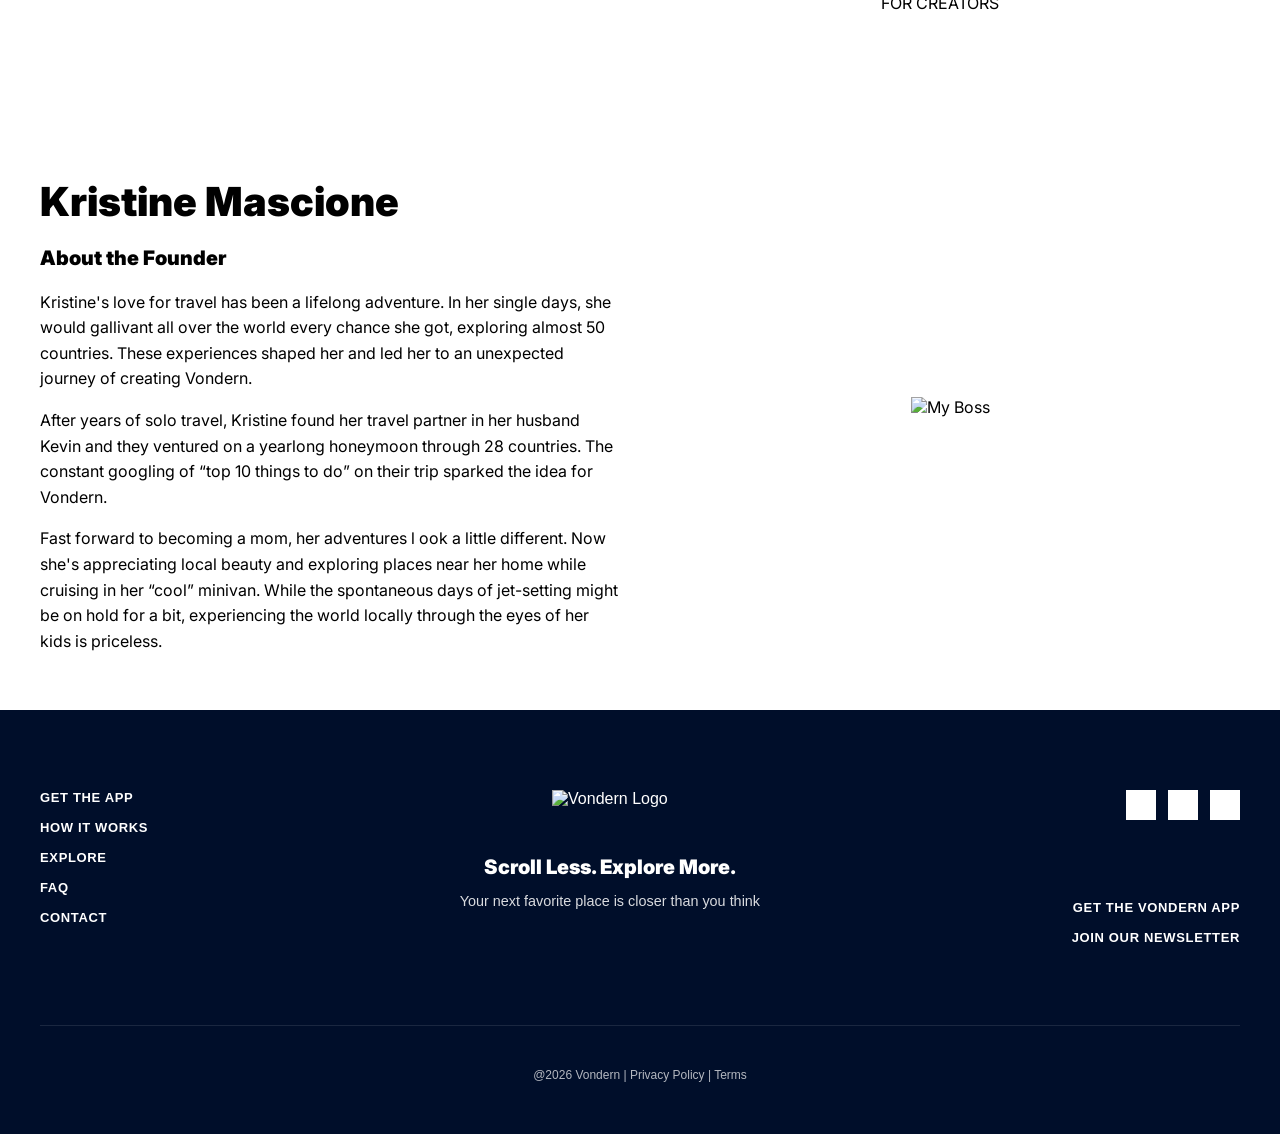
==== commit 3ea867ca: "Merge pull request #7 from a17384-10/main created layout for for towns and contact us" ====
--- a/index.html
+++ b/index.html
@@ -79,9 +79,10 @@
     <img src="pics/daytrips.png" />
     <p class="image-text">DAYTRIPS</p>
   </div>
+</div>
+<br></br>
 
-</div>
-
+<!-- WHY IT MATTERS -->
 <div class="split-container">
   <div class="text-box">
     <h2>Why It Matters</h2>
@@ -93,14 +94,46 @@
        explore locally, everyone benefits.</p>
 
        <h3>Be Seen on Vondern</h3>
-       <p>Great places deserve to be discovered.</p>
 
        <a href="forbusinesses.html" class="BUTTON">FOR BUSINESSES</a>
+       <br></br>
        <a href="fortowns.html" class="BUTTON">FOR TOWNS</a>
+        <br></br>
       <a href="forcreators.html" class="BUTTON">FOR CREATORS</a>
   </div>
 </div>
 
+<div class="two-column">
+  
+  <div class="left">
+    <h2>Kristine Mascione</h2>
+    <h3>About the Founder</h3>
+    <p>Kristine's love for travel has been a lifelong 
+      adventure. In her single days, she would gallivant 
+      all over the world every chance she got, exploring 
+      almost 50 countries. These experiences shaped her 
+      and led her to an unexpected journey of creating 
+      Vondern.</p>
+      <p>After years of solo travel, Kristine found her 
+        travel partner in her husband Kevin and they 
+        ventured on a yearlong honeymoon through 28 
+        countries. The constant googling of “top 10 
+        things to do” on their trip sparked the idea 
+        for Vondern.</p>
+      <p>Fast forward to becoming a mom, her adventures l
+        ook a little different. Now she's appreciating 
+        local beauty and exploring places near her home 
+        while cruising in her “cool” minivan. While the 
+        spontaneous days of jet-setting might be on hold 
+        for a bit, experiencing the world locally through 
+        the eyes of her kids is priceless.</p>
+
+  </div>
+  <div class="right">
+    <img src="pics/kristine.png" alt="My Boss">
+  </div>
+
+</div>
 
 </footer><!--FOOTER-->
 <footer class="main-footer">
@@ -117,7 +150,7 @@
     </div>
 
     <div class="footer-section footer-center">
-      <img src="pics/vondernlogo.png" alt="Vondern Logo" class="logo-image">
+      <img src="pics/OLDvondernlogo.png" alt="Vondern Logo" class="logo-image">
       <h2>Scroll Less. Explore More.</h2>
       <p>Your next favorite place is closer than you think</p>
     </div>
--- a/styles.css
+++ b/styles.css
@@ -28,13 +28,20 @@
   font-family: 'Inter-black', serif;
   text-decoration: none;
   font-size: 60px;
-  color: black;
+  color: rgb(255, 255, 255);
 }
 
 h2 {
   font-family: 'Inter-black', serif;
   text-decoration: none;
   font-size: 40px;
+  color: black;
+}
+
+h3 {
+  font-family: 'Inter-black', serif;
+  text-decoration: none;
+  font-size: 20px;
   color: black;
 }
 
@@ -284,6 +291,12 @@
 .text-box h2,
 .text-box h3 {
   color: white;
+}
+
+@media (max-width: 800px) {
+.text-box {
+   width: 100%; 
+  }
 }
 
 /* CAROUSEL CONTAINER SET UP */
@@ -482,7 +495,7 @@
 
 /* FOOTER */
 .main-footer {
-  background-color: #555555;
+  background-color: #000e2a;
   color: #ffffff;
   padding: 80px 40px 40px 40px;
   font-family: -apple-system, BlinkMacSystemFont, "Segoe UI", Roboto, sans-serif;
@@ -532,6 +545,7 @@
   font-size: 1.25rem;
   font-weight: 600;
   margin-bottom: 10px;
+  color:rgb(255, 255, 255)
 }
 
 .footer-center p {
@@ -583,4 +597,623 @@
   .social-box {
     margin-bottom: 20px;
   }
+}
+
+.two-column {
+  display: flex;
+  align-items: center; 
+  padding: 40px;
+  gap: 40px; 
+}
+
+.left {
+  flex: 1; 
+}
+
+.left h2 {
+  margin-bottom: 10px;
+}
+
+.left p {
+  line-height: 1.6;
+}
+
+.right {
+  flex: 1;
+  display: flex;
+  justify-content: center;
+}
+
+.right img {
+  max-width: 100%;
+  height: auto;
+  padding: 15px; 
+}
+
+@media (max-width: 1000px) {
+  .two-column {
+    flex-direction: column;
+  }
+}
+
+/* Category Grid */
+.grid-categories {
+    display: grid;
+    grid-template-columns: repeat(auto-fit, minmax(200px, 1fr));
+    gap: 15px;
+    margin-top: 20px;
+}
+
+.box {
+    background-color: #666;
+    color: white;
+    height: 180px;
+    display: flex;
+    align-items: flex-start;
+    padding: 15px;
+    font-weight: bold;
+    font-size: 0.8rem;
+}
+
+/* Trending Section */
+.trending-bg { background-color: #f2f2f2; }
+
+.trending-card-bg {
+    background-color: #666; /* The dark gray pillar color */
+    height: 500px; /* Tall height like the screenshot */
+    display: flex;
+    flex-direction: column;
+    justify-content: flex-start; /* Aligns the white box to the top */
+    padding: 0;
+    border-right: 1px solid #555; /* Subtle separation between pillars */
+}
+
+.grid-trending {
+    display: grid;
+    grid-template-columns: repeat(4, 1fr);
+    gap: 0; 
+    margin-top: 40px;
+}
+
+.card {
+    background: white;
+    text-align: left;
+    border: 1px solid #ddd;
+}
+
+.card-img-placeholder {
+    height: 150px;
+    background-color: #888;
+}
+
+.card-content {
+    background: white;
+    margin: 15px; /* Creates the "floating" look inside the pillar */
+    padding: 20px;
+    text-align: left;
+    min-height: 180px; /* Ensures all white boxes are the same height */
+    display: flex;
+    flex-direction: column;
+    justify-content: space-between;
+}
+
+.card-content h4 {
+    font-family: 'Inter-black', sans-serif;
+    font-size: 13px;
+    margin: 0 0 10px 0;
+    text-transform: uppercase;
+}
+
+.card-content p {
+    font-size: 11px;
+    line-height: 1.4;
+    color: #333;
+    margin-bottom: 15px;
+}
+
+.tags {
+    font-size: 10px;
+    font-weight: bold;
+    color: #777;
+    border-top: 1px solid #eee;
+    padding-top: 10px;
+}
+
+/* Social Feed */
+.grid-social {
+    display: grid;
+    grid-template-columns: repeat(3, 1fr);
+    gap: 30px;
+}
+
+.social-card {
+    border: 1px solid #eee;
+    border-radius: 8px;
+    overflow: hidden;
+    text-align: left;
+}
+
+.social-header { padding: 10px; display: flex; align-items: center; font-size: 0.75rem; }
+
+.avatar { 
+    width: 30px; height: 30px; 
+    background: #ccc; border-radius: 50%; margin-right: 10px; 
+}
+
+.social-img { height: 250px; background: #666; }
+
+.social-body { padding: 15px; font-size: 0.8rem; }
+
+/* Footer */
+.footer-bg { background-color: #4f4f4f; color: white; }
+
+.cta-btn {
+    background: white;
+    border: none;
+    padding: 12px 25px;
+    border-radius: 25px;
+    font-weight: bold;
+    margin-top: 20px;
+    cursor: pointer;
+}
+
+.content-wrapper {
+    max-width: 1200px; 
+    margin: 0 auto;    
+    padding: 0 20px; 
+}
+
+/* Update your existing .section or add this */
+.section {
+    padding: 80px 0;
+    text-align: center; 
+}
+
+/* Ensure the titles inside sections are centered */
+.section h2, .section h3, .section p {
+    text-align: center;
+}
+
+@media (max-width: 900px) {
+    .grid-trending, .grid-social {
+        grid-template-columns: repeat(2, 1fr); /* 2 columns on tablets */
+    }
+}
+
+@media (max-width: 600px) {
+    .grid-trending, .grid-social, .grid-categories {
+        grid-template-columns: 1fr; /* 1 column on phones */
+    }
+}
+
+/* Follow Section Main */
+.follow-section {
+    background-color: #999;
+    color: white;
+    padding: 100px 0;
+}
+
+/* Centers the two elements as a single group */
+.follow-container {
+    display: flex;
+    align-items: center;
+    justify-content: center; /* Centers the items horizontally */
+    gap: 80px;               /* Space between text and card */
+    max-width: 900px;        /* Keeps them from spreading too far */
+    margin: 0 auto;          /* Centers the container itself */
+}
+
+.follow-text {
+    flex: 1;
+    text-align: left;
+}
+
+.follow-text h2 {
+    font-family: 'Inter-black', sans-serif;
+    font-size: 48px;
+    margin: 0 0 10px 0;
+    text-align: left;
+}
+
+.follow-text p {
+    font-size: 16px;
+    margin-bottom: 35px;
+    text-align: left;
+    line-height: 1.4;
+}
+
+/* The Pill Follow Button */
+.pill-btn {
+    display: inline-block;
+    background-color: white;
+    color: black;
+    text-decoration: none;
+    padding: 14px 35px;
+    border-radius: 100px; /* Pill shape */
+    font-family: 'Inter-black', sans-serif;
+    font-size: 12px;
+    letter-spacing: 1px;
+    transition: transform 0.2s ease, background-color 0.2s ease;
+}
+
+.pill-btn:hover {
+    transform: scale(1.05);
+    background-color: #f0f0f0;
+}
+
+/* The Instagram Card Mockup */
+.follow-mockup {
+    flex: 0 1 auto;
+}
+
+.insta-post-card {
+    background: white;
+    width: 300px;
+    border-radius: 15px;
+    overflow: hidden;
+    box-shadow: 0 15px 35px rgba(0,0,0,0.2);
+}
+
+.post-header {
+    padding: 12px;
+    display: flex;
+    align-items: center;
+    color: black;
+    font-weight: bold;
+    font-size: 13px;
+}
+
+.mini-avatar {
+    width: 26px;
+    height: 26px;
+    background: #ccc;
+    border-radius: 50%;
+    margin-right: 10px;
+}
+
+.post-image-placeholder {
+    width: 100%;
+    height: 300px;
+    background-color: #555; /* Replace with background-image later */
+}
+
+/* Mobile Responsiveness */
+@media (max-width: 850px) {
+    .follow-container {
+        flex-direction: column;
+        gap: 40px;
+        text-align: center;
+    }
+    .follow-text, .follow-text h2, .follow-text p {
+        text-align: center;
+    }
+}
+
+/* TOWNS SECTION */
+.town-partner-section {
+    background-color: #cccccc; 
+    padding: 100px 20px;
+    display: flex;
+    justify-content: center;
+    align-items: center;
+}
+
+.town-container {
+    display: flex;
+    max-width: 1100px;
+    width: 100%;
+    gap: 60px;
+    align-items: flex-start;
+    margin: 0 auto;
+}
+
+.town-info-column {
+    flex: 1;
+    color: #000;
+}
+
+.town-info-column h1 {
+    font-family: 'Inter-black', sans-serif;
+    font-size: 55px;
+    color: #000; 
+    margin-bottom: 30px;
+}
+
+.town-info-column h3 {
+    font-family: 'Inter-black', sans-serif;
+    font-size: 18px;
+    margin-bottom: 20px;
+}
+
+.town-info-column p {
+    font-family: 'Inter-medium', sans-serif;
+    font-size: 16px;
+    line-height: 1.5;
+    margin-bottom: 25px;
+}
+
+/* Form Container */
+.town-form-column {
+    flex: 1;
+}
+
+.town-card-wrapper {
+    background: #ffffff;
+    padding: 40px;
+    border-radius: 20px;
+    box-shadow: 0 4px 15px rgba(0,0,0,0.05);
+}
+
+.town-form-title {
+    font-family: 'Inter-medium', sans-serif;
+    text-align: center;
+    margin-bottom: 30px;
+    font-size: 14px;
+}
+
+.town-input-group {
+    margin-bottom: 20px;
+    text-align: left;
+}
+
+.town-input-group label {
+    display: block;
+    font-family: 'Inter-black', sans-serif;
+    font-size: 14px;
+    margin-bottom: 8px;
+}
+
+.town-input-group input, 
+.town-input-group textarea {
+    width: 100%;
+    padding: 12px;
+    border: 1px solid #ddd;
+    border-radius: 4px;
+    background-color: #f5f5f5;
+    font-size: 14px;
+    font-family: 'Inter-medium', sans-serif;
+}
+
+.town-input-group textarea {
+    height: 150px;
+    resize: none;
+}
+
+/* Form  */
+.town-form-footer {
+    display: flex;
+    justify-content: space-between;
+    align-items: center;
+    margin-top: 30px;
+}
+
+.town-checkbox-label {
+    font-size: 13px;
+    font-family: 'Inter-black', sans-serif;
+    display: flex;
+    align-items: center;
+    cursor: pointer;
+}
+
+.town-checkbox-label input {
+    width: 20px; 
+    height: 20px;
+    margin-right: 10px;
+    margin-bottom: 0; 
+}
+
+.town-submit-btn {
+    background-color: #222;
+    color: white;
+    border: none;
+    padding: 14px 24px;
+    border-radius: 8px;
+    font-family: 'Inter-black', sans-serif;
+    font-size: 12px;
+    cursor: pointer;
+    transition: background 0.3s;
+}
+
+.town-submit-btn:hover {
+    background-color: #444;
+}
+
+/* Mobile Fix */
+@media (max-width: 850px) {
+    .town-container {
+        flex-direction: column;
+        gap: 40px;
+    }
+    .town-info-column {
+        text-align: center;
+    }
+}
+
+/* CONTACT US SECTION */
+.contact-us-section {
+    background-color: #4a4a4a; 
+    padding: 100px 20px;
+    display: flex;
+    justify-content: center;
+    align-items: center;
+    min-height: 100vh;
+}
+
+.contact-container {
+    display: flex;
+    max-width: 1100px;
+    width: 100%;
+    gap: 80px;
+    align-items: flex-start;
+    margin: 0 auto;
+}
+
+.contact-info-column {
+    flex: 1;
+    color: #fff;
+    text-align: left;
+}
+
+.contact-main-heading {
+    font-family: 'Inter-black', sans-serif;
+    font-size: 50px;
+    margin: 0 0 20px 0;
+    text-transform: uppercase;
+}
+
+.contact-sub-heading {
+    font-family: 'Inter-medium', sans-serif;
+    font-size: 18px;
+    line-height: 1.4;
+    margin-bottom: 25px;
+    font-weight: 600;
+}
+
+.contact-notes {
+    font-family: 'Inter-medium', sans-serif;
+    font-size: 13px;
+    line-height: 1.5;
+    margin-bottom: 80px;
+    opacity: 0.8;
+}
+
+.contact-stay-connected p {
+    font-family: 'Inter-medium', sans-serif;
+    font-size: 18px;
+    margin-bottom: 15px;
+    font-weight: 600;
+}
+
+.contact-social-buttons {
+    display: flex;
+    gap: 15px;
+}
+
+.contact-social-btn {
+    background-color: #111;
+    color: #fff;
+    text-decoration: none;
+    padding: 12px 24px;
+    border-radius: 8px;
+    font-family: 'Inter-black', sans-serif;
+    font-size: 12px;
+    letter-spacing: 0.5px;
+    transition: background 0.3s;
+}
+
+.contact-social-btn:hover {
+    background-color: #333;
+}
+
+.contact-form-column {
+    flex: 1;
+}
+
+.contact-card-wrapper {
+    background: #ffffff;
+    padding: 40px;
+    border-radius: 20px;
+    box-shadow: 0 4px 15px rgba(0,0,0,0.1);
+}
+
+.contact-form-title {
+    text-align: center;
+    margin-bottom: 30px;
+    font-size: 14px;
+    font-weight: 600;
+    font-family: 'Inter-medium', sans-serif;
+}
+
+.contact-input-group {
+    margin-bottom: 20px;
+    text-align: left;
+}
+
+.contact-input-group label {
+    display: block;
+    font-family: 'Inter-black', sans-serif;
+    font-size: 14px;
+    margin-bottom: 8px;
+}
+
+.contact-input-group input, 
+.contact-input-group textarea {
+    width: 100%;
+    padding: 12px;
+    border: 1px solid #ddd;
+    border-radius: 4px;
+    background-color: #f5f5f5;
+    font-size: 14px;
+    font-family: 'Inter-medium', sans-serif;
+    box-sizing: border-box; 
+}
+
+.contact-input-group textarea {
+    height: 180px;
+    resize: none;
+}
+
+
+.contact-form-footer {
+    display: flex;
+    justify-content: space-between;
+    align-items: center;
+    margin-top: 30px;
+}
+
+.contact-checkbox-label {
+    font-size: 13px;
+    font-family: 'Inter-black', sans-serif;
+    display: flex;
+    align-items: center;
+    cursor: pointer;
+}
+
+/* Specific styling for the checkbox box */
+.contact-checkbox-label input[type="checkbox"] {
+    appearance: none; 
+    -webkit-appearance: none;
+    width: 20px;
+    height: 20px;
+    background-color: #e0e0e0;
+    border-radius: 4px;
+    border: 1px solid #ccc;
+    margin-right: 10px;
+    margin-bottom: 0;
+    cursor: pointer;
+}
+
+.contact-checkbox-label input[type="checkbox"]:checked {
+    background-color: #333; 
+}
+
+.contact-submit-btn {
+    background-color: #222;
+    color: white;
+    border: none;
+    padding: 14px 30px;
+    border-radius: 8px;
+    font-family: 'Inter-black', sans-serif;
+    font-size: 12px;
+    text-transform: uppercase;
+    cursor: pointer;
+    transition: background 0.3s;
+}
+
+.contact-submit-btn:hover {
+    background-color: #444;
+}
+
+/* MOBILE RESPONSIVENESS */
+@media (max-width: 850px) {
+    .contact-container {
+        flex-direction: column;
+        gap: 40px;
+    }
+    .contact-info-column {
+        text-align: center;
+    }
+    .contact-main-heading {
+        font-size: 40px;
+    }
 }
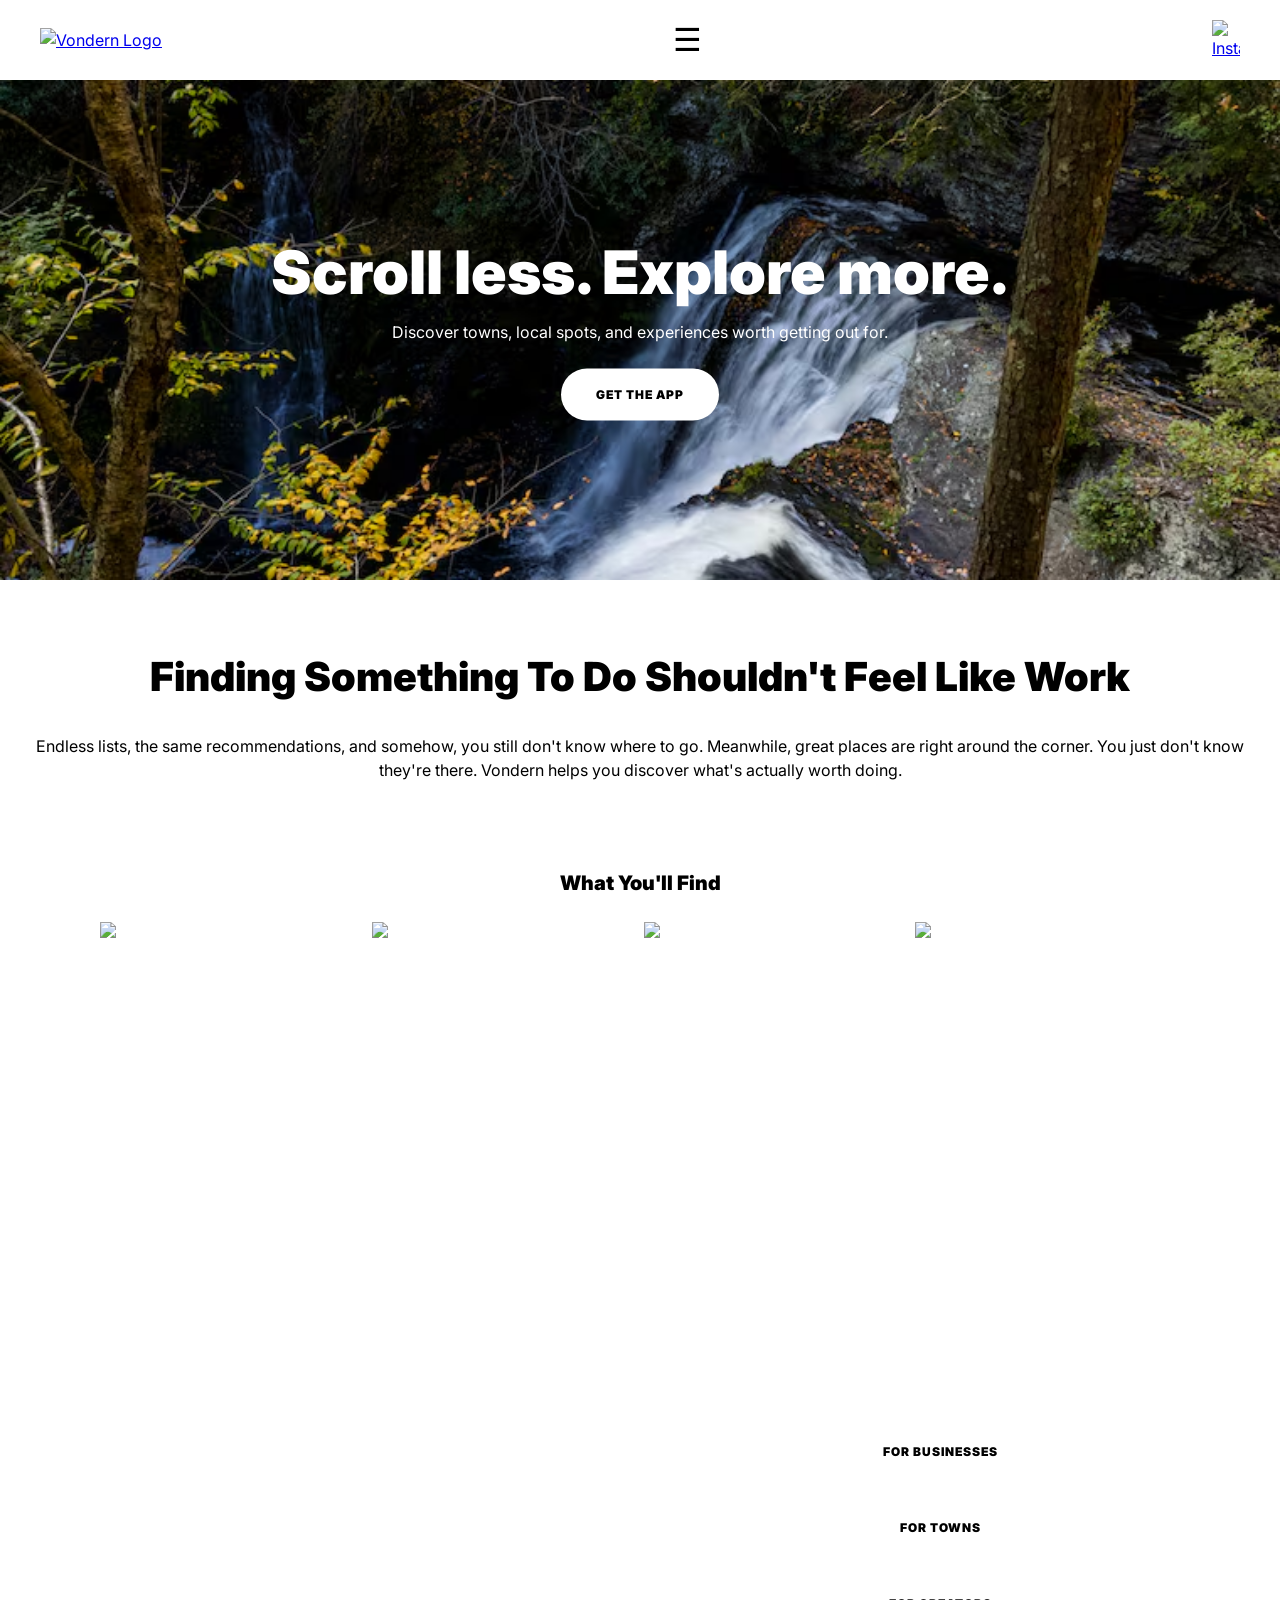
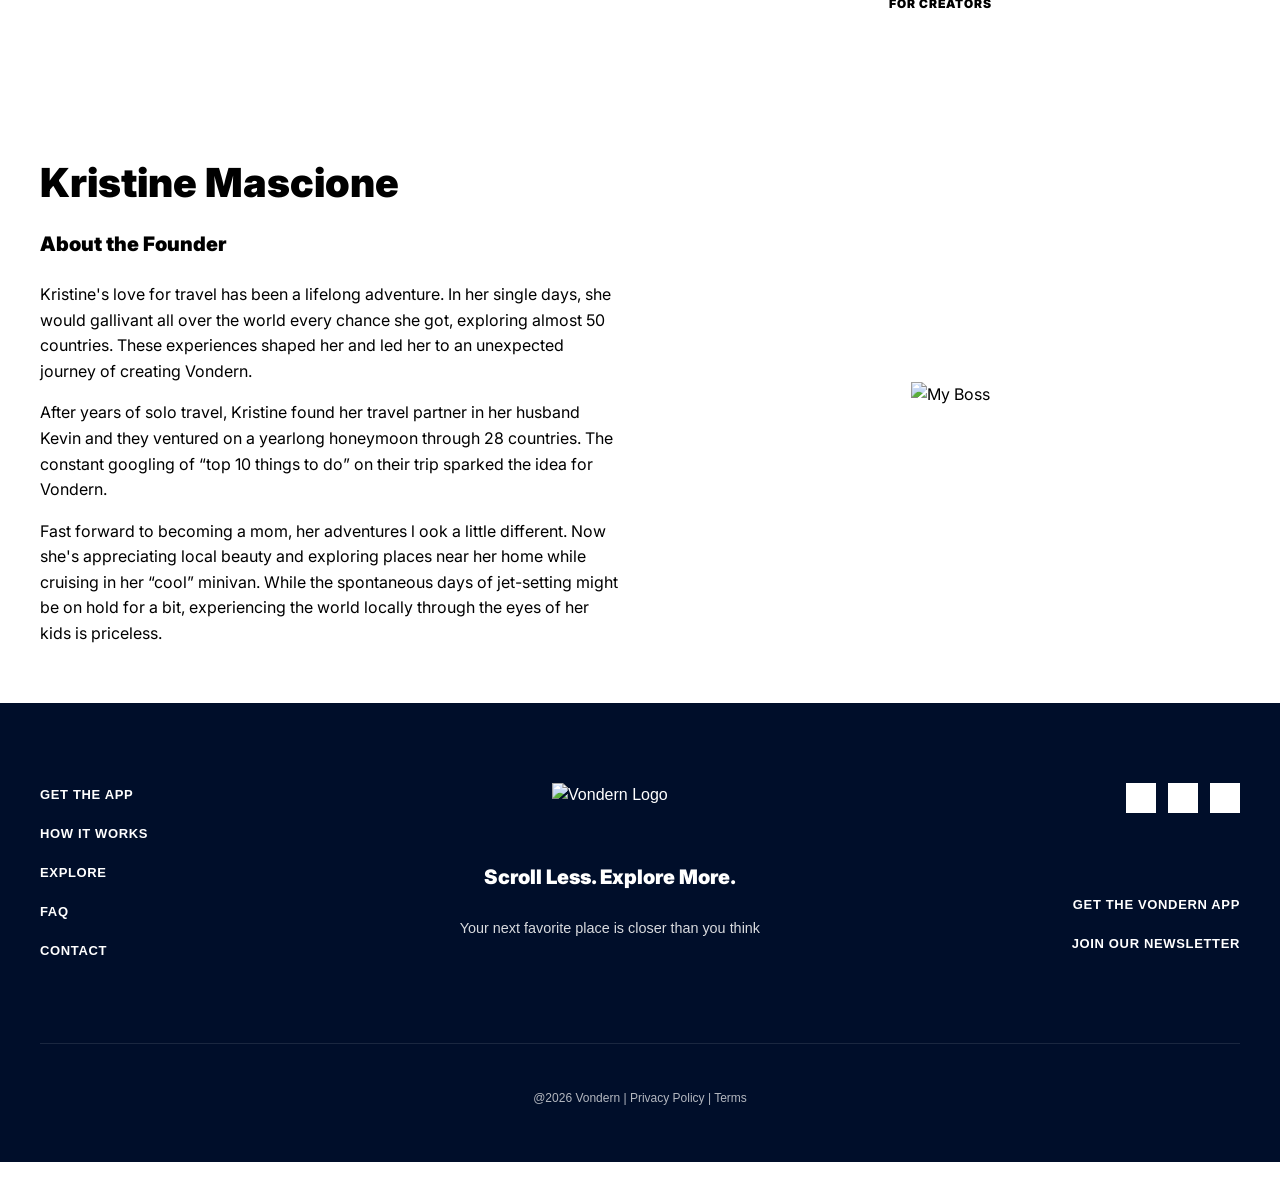
==== commit 606ff4ef: "All html pages complete + add blog page" ====
--- a/index.html
+++ b/index.html
@@ -19,14 +19,15 @@
     ☰
   </button>
 
-  <!--TOP NAVIGATION LINKS -->
+  <!-- Navigation links -->
   <ul class="nav-links">
     <li><a href="vondernapp.html">VONDERN APP</a></li>
-    <li><a href="howitworks.html">HOW IT WORKS</a></li>
+    <li><a href="howitworks.html">HOW TO START</a></li>
     <li><a href="explore.html">EXPLORE</a></li>
-    <li><a href="forbusinesses.html">FOR BUSINESSES</a></li>
-    <li><a href="fortowns.html">FOR TOWNS</a></li>
-    <li><a href="forcreators.html">FOR CREATORS</a></li>
+    <li><a href="forbusinesses.html">BUSINESSES</a></li>
+    <li><a href="fortowns.html">TOWNS</a></li>
+    <li><a href="forcreators.html">CREATORS</a></li>
+    <li><a href="blog.html">BLOG</a></li>
     <li><a href="faq.html">FAQ</a></li>
     <li><a href="contact.html">CONTACT</a></li>
   </ul>
@@ -42,7 +43,7 @@
   <div class="hero-content">
     <h1>Scroll less. Explore more.</h1>
     <p>Discover towns, local spots, and experiences worth getting out for.</p>
-    <a href="vondernapp.html" class="BUTTON">GET THE APP</a>
+<a href="vondernapp.html" target="_blank" class="pill-btn">GET THE APP</a>
   </div>
 
 </section>
@@ -50,9 +51,9 @@
   <!-- CONTENT CONTAINER-->
 <div class="full-container">
   <h2>Finding Something To Do Shouldn't Feel Like Work</h2>
-  <p>Endless lists, the same recommendations, and somehow, you still don't know where to go.</p>
-  <p>Meanwhile, great places are right around the corner. You just don't know they're there.</p>
-  <p>Vondern helps you discover what's actually worth doing.</p>
+  <p>Endless lists, the same recommendations, and somehow, you still don't know where to go.
+  Meanwhile, great places are right around the corner. You just don't know they're there.
+  Vondern helps you discover what's actually worth doing.</p>
   <br></br>
   <h3>What You'll Find</h3>
 </div>
@@ -95,11 +96,12 @@
 
        <h3>Be Seen on Vondern</h3>
 
-       <a href="forbusinesses.html" class="BUTTON">FOR BUSINESSES</a>
+       
+    <a href="forbusinesses.hhtml" target="_blank" class="pill-btn">FOR BUSINESSES</a>
        <br></br>
-       <a href="fortowns.html" class="BUTTON">FOR TOWNS</a>
+       <a href="fortowns.hhtml" target="_blank" class="pill-btn">FOR TOWNS</a>
         <br></br>
-      <a href="forcreators.html" class="BUTTON">FOR CREATORS</a>
+      <a href="forcreators.hhtml" target="_blank" class="pill-btn">FOR CREATORS</a>
   </div>
 </div>
 
@@ -150,7 +152,7 @@
     </div>
 
     <div class="footer-section footer-center">
-      <img src="pics/OLDvondernlogo.png" alt="Vondern Logo" class="logo-image">
+      <img src="pics/footerlogo.png" alt="Vondern Logo" class="logo-image">
       <h2>Scroll Less. Explore More.</h2>
       <p>Your next favorite place is closer than you think</p>
     </div>
--- a/styles.css
+++ b/styles.css
@@ -22,6 +22,8 @@
   background-color: white;
   margin: 0;
   padding: 0;
+  margin-bottom: 15px;
+  line-height: 1.5rem;
 }
 
 h1 {
@@ -29,6 +31,7 @@
   text-decoration: none;
   font-size: 60px;
   color: rgb(255, 255, 255);
+  line-height: 4rem;
 }
 
 h2 {
@@ -36,6 +39,7 @@
   text-decoration: none;
   font-size: 40px;
   color: black;
+  line-height: 3rem;
 }
 
 h3 {
@@ -43,7 +47,9 @@
   text-decoration: none;
   font-size: 20px;
   color: black;
-}
+  line-height: 2.2rem;
+}
+
 
 /* TOP NAVIGATION BAR */
 .navbar {
@@ -57,7 +63,7 @@
 
 /* VONDERN LOGO */
 .logo img {
-  height: 50px; 
+  height: 70px; 
 }
 
 /* NAVIGATION LINKS */
@@ -86,7 +92,7 @@
 }
 
 /* RESPONSIVE BROWSER MENU WHEN SCREEN IS SMALLER */
-@media (max-width: 1300px) {
+@media (max-width: 1400px) {
   .nav-links {
     display: none;
     position: absolute;
@@ -203,6 +209,22 @@
 /* BUTTON HOVER */
 .BUTTON:hover {
   background-color: #d8d8d8;
+}
+
+/* BUTTON STYLE */
+.BLACKBUTTON {
+  display: inline-block;
+  padding: 15px 28px;
+  background-color: black;
+  color: white;
+  text-decoration: none;
+  border-radius: 100px;
+  transition: 0.5s ease;
+}
+
+/* BUTTON HOVER */
+.BLACKBUTTON:hover {
+  background-color: #3a3a3a;
 }
 
 /* CONTENT CONTAINER */
@@ -1216,4 +1238,402 @@
     .contact-main-heading {
         font-size: 40px;
     }
+}
+
+.subscription-section {
+  width: 100%;
+  background-color: #f2f2f1; 
+  color: white;
+  padding: 80px 40px;
+  box-sizing: border-box;
+  text-align: center;
+}
+
+/* HEADINGS */
+.subscription-section h3 {
+  margin-bottom: 10px;
+  font-weight: normal;
+  opacity: 0.8;
+}
+
+.subscription-section h2 {
+  margin-bottom: 50px;
+}
+
+/* SUBCARD CONTAINER */
+.card-container {
+  display: grid;
+  grid-template-columns: repeat(3, 1fr);
+  gap: 30px;
+}
+
+.subcard {
+  background: white;
+  color: black;
+  border-radius: 12px;
+  padding: 25px;
+  text-align: left;
+  box-shadow: 0 10px 25px rgba(0,0,0,0.1);
+}
+
+/* TEXT INSIDE CARDS */
+.subcard h2 {
+  margin-top: 0;
+  margin-bottom: 10px;
+}
+
+.subcard p {
+  margin: 0;
+  line-height: 1.6;
+}
+
+@media (max-width: 1100px) {
+  .subcard-container {
+    grid-template-columns: repeat(2, 1fr);
+  }
+}
+
+@media (max-width: 700px) {
+  .subcard-container {
+    grid-template-columns: 1fr;
+  }
+}
+
+.faq-container {
+
+    width: 90%;
+    max-width: 600px;
+    margin-left: auto;
+    margin-right: auto;
+    margin-top: 50px;
+    margin-bottom: 50px;
+    background: white;
+    padding: 20px;
+}
+
+.faq-item {
+    border-bottom: 1px solid #eee;
+}
+
+.faq-question {
+    display: flex;
+    justify-content: space-between;
+    align-items: center;
+    cursor: pointer;
+    padding: 15px 0;
+}
+
+.faq-question h3 {
+    margin: 0;
+    font-size: 1.1rem;
+    color: #333;
+}
+
+.toggle-icon {
+    font-size: 1.5rem;
+    font-weight: bold;
+    color: #001d3c;
+}
+
+/* Hidden by default */
+.faq-answer {
+    max-height: 0;
+    overflow: hidden;
+    transition: max-height 0.3s ease-out;
+}
+
+.faq-answer p {
+    padding-bottom: 15px;
+    color: #666;
+    line-height: 1.6;
+    margin: 0;
+}
+
+/* Active State */
+.faq-item.active .faq-answer {
+    max-height: 200px; /* Large enough to fit content */
+}
+
+.faq-item.active .toggle-icon {
+    color: #394bac; /* Change color when open (optional) */
+}
+
+/* BUSINESS SECTION */
+.business-partner-section {
+    background-color: #cccccc; 
+    padding: 100px 20px;
+    display: flex;
+    justify-content: center;
+    align-items: center;
+}
+
+.business-container {
+    display: flex;
+    max-width: 1100px;
+    width: 100%;
+    gap: 60px;
+    align-items: flex-start;
+    margin: 0 auto;
+}
+
+.business-info-column {
+    flex: 1;
+    color: #000;
+}
+
+.business-info-column h1 {
+    font-family: 'Inter-black', sans-serif;
+    font-size: 55px;
+    color: #000; 
+    margin-bottom: 30px;
+}
+
+.business-info-column h3 {
+    font-family: 'Inter-black', sans-serif;
+    font-size: 18px;
+    margin-bottom: 20px;
+}
+
+.business-info-column p {
+    font-family: 'Inter-medium', sans-serif;
+    font-size: 16px;
+    line-height: 1.5;
+    margin-bottom: 25px;
+}
+
+/* Form Container */
+.business-form-column {
+    flex: 1;
+}
+
+.business-card-wrapper {
+    background: #ffffff;
+    padding: 40px;
+    border-radius: 20px;
+    box-shadow: 0 4px 15px rgba(0,0,0,0.05);
+}
+
+.business-form-title {
+    font-family: 'Inter-medium', sans-serif;
+    text-align: center;
+    margin-bottom: 30px;
+    font-size: 14px;
+}
+
+.business-input-group {
+    margin-bottom: 20px;
+    text-align: left;
+}
+
+.business-input-group label {
+    display: block;
+    font-family: 'Inter-black', sans-serif;
+    font-size: 14px;
+    margin-bottom: 8px;
+}
+
+.business-input-group input, 
+.business-input-group textarea {
+    width: 100%;
+    padding: 12px;
+    border: 1px solid #ddd;
+    border-radius: 4px;
+    background-color: #f5f5f5;
+    font-size: 14px;
+    font-family: 'Inter-medium', sans-serif;
+}
+
+.business-input-group textarea {
+    height: 150px;
+    resize: none;
+}
+
+/* Form  */
+.business-form-footer {
+    display: flex;
+    justify-content: space-between;
+    align-items: center;
+    margin-top: 30px;
+}
+
+.business-checkbox-label {
+    font-size: 13px;
+    font-family: 'Inter-black', sans-serif;
+    display: flex;
+    align-items: center;
+    cursor: pointer;
+}
+
+.business-checkbox-label input {
+    width: 20px; 
+    height: 20px;
+    margin-right: 10px;
+    margin-bottom: 0; 
+}
+
+.business-submit-btn {
+    background-color: #222;
+    color: white;
+    border: none;
+    padding: 14px 24px;
+    border-radius: 8px;
+    font-family: 'Inter-black', sans-serif;
+    font-size: 12px;
+    cursor: pointer;
+    transition: background 0.3s;
+}
+
+.business-submit-btn:hover {
+    background-color: #444;
+}
+
+/* Mobile Fix */
+@media (max-width: 850px) {
+    .business-container {
+        flex-direction: column;
+        gap: 40px;
+    }
+    .business-info-column {
+        text-align: center;
+    }
+}
+
+/* TOWNS SECTION */
+.creator-partner-section {
+    background-color: #cccccc; 
+    padding: 100px 20px;
+    display: flex;
+    justify-content: center;
+    align-items: center;
+}
+
+.creator-container {
+    display: flex;
+    max-width: 1100px;
+    width: 100%;
+    gap: 60px;
+    align-items: flex-start;
+    margin: 0 auto;
+}
+
+.creator-info-column {
+    flex: 1;
+    color: #000;
+}
+
+.creator-info-column h1 {
+    font-family: 'Inter-black', sans-serif;
+    font-size: 55px;
+    color: #000; 
+    margin-bottom: 30px;
+}
+
+.creator-info-column h3 {
+    font-family: 'Inter-black', sans-serif;
+    font-size: 18px;
+    margin-bottom: 20px;
+}
+
+.creator-info-column p {
+    font-family: 'Inter-medium', sans-serif;
+    font-size: 16px;
+    line-height: 1.5;
+    margin-bottom: 25px;
+}
+
+/* Form Container */
+.creator-form-column {
+    flex: 1;
+}
+
+.creator-card-wrapper {
+    background: #ffffff;
+    padding: 40px;
+    border-radius: 20px;
+    box-shadow: 0 4px 15px rgba(0,0,0,0.05);
+}
+
+.creator-form-title {
+    font-family: 'Inter-medium', sans-serif;
+    text-align: center;
+    margin-bottom: 30px;
+    font-size: 14px;
+}
+
+.creator-input-group {
+    margin-bottom: 20px;
+    text-align: left;
+}
+
+.creator-input-group label {
+    display: block;
+    font-family: 'Inter-black', sans-serif;
+    font-size: 14px;
+    margin-bottom: 8px;
+}
+
+.creator-input-group input, 
+.creator-input-group textarea {
+    width: 100%;
+    padding: 12px;
+    border: 1px solid #ddd;
+    border-radius: 4px;
+    background-color: #f5f5f5;
+    font-size: 14px;
+    font-family: 'Inter-medium', sans-serif;
+}
+
+.creator-input-group textarea {
+    height: 150px;
+    resize: none;
+}
+
+/* Form  */
+.creator-form-footer {
+    display: flex;
+    justify-content: space-between;
+    align-items: center;
+    margin-top: 30px;
+}
+
+.creator-checkbox-label {
+    font-size: 13px;
+    font-family: 'Inter-black', sans-serif;
+    display: flex;
+    align-items: center;
+    cursor: pointer;
+}
+
+.creator-checkbox-label input {
+    width: 20px; 
+    height: 20px;
+    margin-right: 10px;
+    margin-bottom: 0; 
+}
+
+.creator-submit-btn {
+    background-color: #222;
+    color: white;
+    border: none;
+    padding: 14px 24px;
+    border-radius: 8px;
+    font-family: 'Inter-black', sans-serif;
+    font-size: 12px;
+    cursor: pointer;
+    transition: background 0.3s;
+}
+
+.creator-submit-btn:hover {
+    background-color: #444;
+}
+
+/* Mobile Fix */
+@media (max-width: 850px) {
+    .creator-container {
+        flex-direction: column;
+        gap: 40px;
+    }
+    .creator-info-column {
+        text-align: center;
+    }
 }
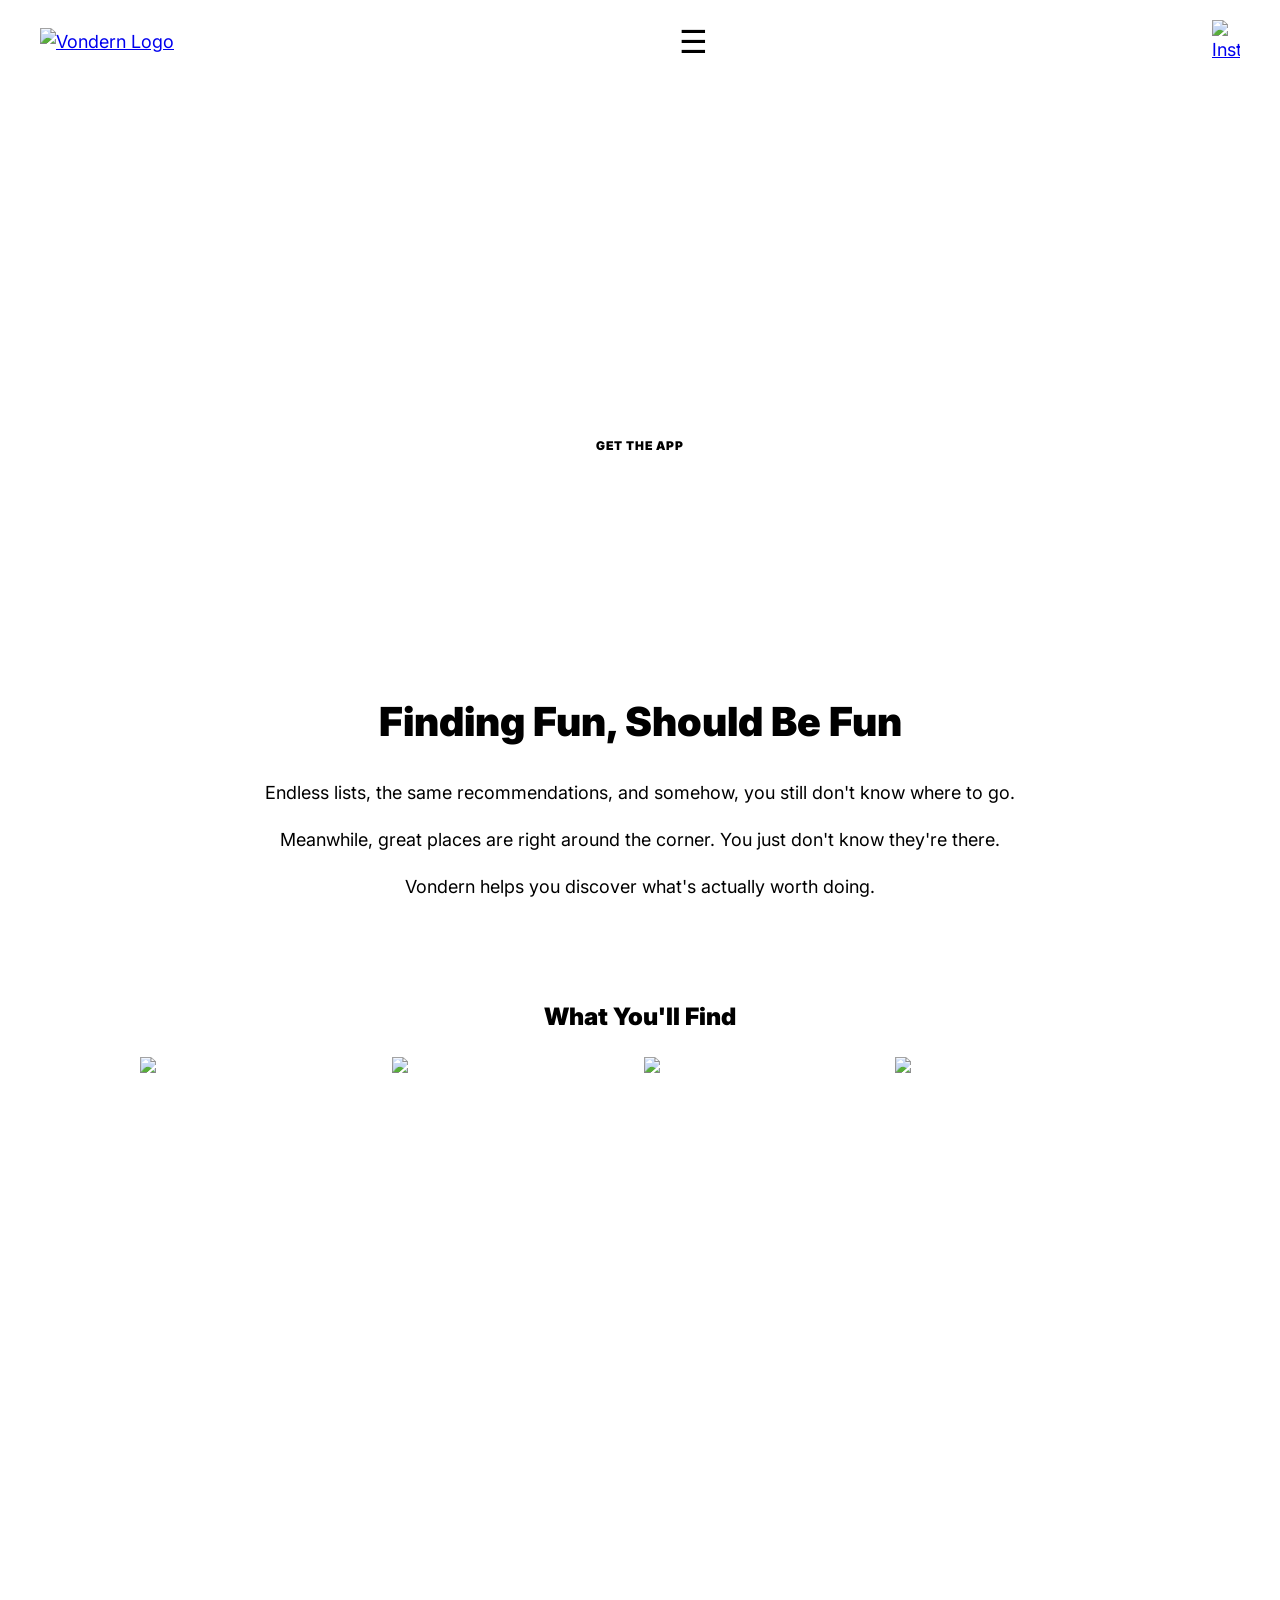
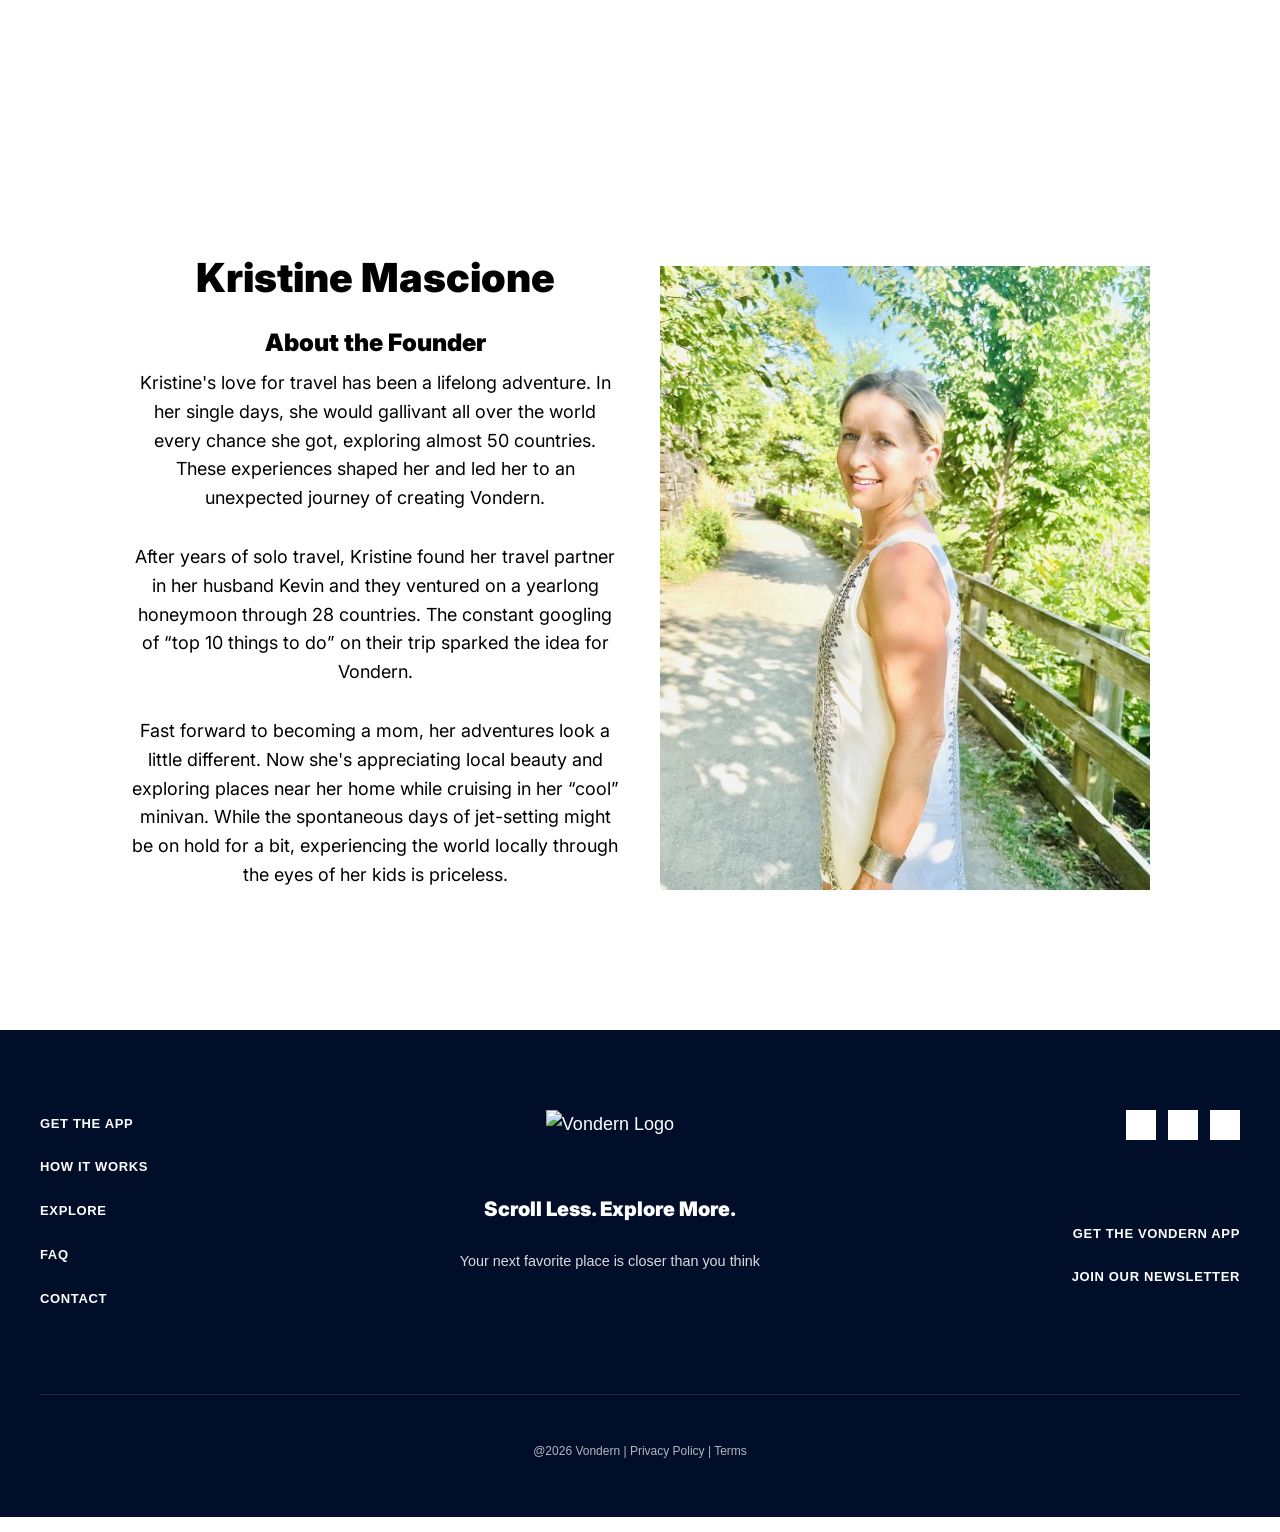
==== commit a0a2d1f2: "just pushing" ====
--- a/index.html
+++ b/index.html
@@ -22,7 +22,7 @@
   <!-- Navigation links -->
   <ul class="nav-links">
     <li><a href="vondernapp.html">VONDERN APP</a></li>
-    <li><a href="howitworks.html">HOW TO START</a></li>
+    <li><a href="howitworks.html">HOW IT WORKS</a></li>
     <li><a href="explore.html">EXPLORE</a></li>
     <li><a href="forbusinesses.html">BUSINESSES</a></li>
     <li><a href="fortowns.html">TOWNS</a></li>
@@ -41,6 +41,7 @@
 <!-- HERO IMAGE CONTAINER  -->
 <section class="hero">
   <div class="hero-content">
+
     <h1>Scroll less. Explore more.</h1>
     <p>Discover towns, local spots, and experiences worth getting out for.</p>
 <a href="vondernapp.html" target="_blank" class="pill-btn">GET THE APP</a>
@@ -48,12 +49,17 @@
 
 </section>
 
+<div class="section">
+  <div class="container">
+
   <!-- CONTENT CONTAINER-->
 <div class="full-container">
-  <h2>Finding Something To Do Shouldn't Feel Like Work</h2>
-  <p>Endless lists, the same recommendations, and somehow, you still don't know where to go.
-  Meanwhile, great places are right around the corner. You just don't know they're there.
-  Vondern helps you discover what's actually worth doing.</p>
+  <h2>Finding Fun, Should Be Fun</h2>
+  <p>Endless lists, the same recommendations, 
+    and somehow, you still don't know where to go.</p>
+  <p>Meanwhile, great places are right around the corner. 
+    You just don't know they're there.</p>
+  <p>Vondern helps you discover what's actually worth doing.</p>
   <br></br>
   <h3>What You'll Find</h3>
 </div>
@@ -87,21 +93,13 @@
 <div class="split-container">
   <div class="text-box">
     <h2>Why It Matters</h2>
-    <p>This is about more than finding something to do.
-       It's about spending less time on our phones and 
-       more time experiencing what's around us. 
-       And making sure the towns and businesses that 
-       shape our communities are seen. When people 
-       explore locally, everyone benefits.</p>
-
-       <h3>Be Seen on Vondern</h3>
-
-       
-    <a href="forbusinesses.hhtml" target="_blank" class="pill-btn">FOR BUSINESSES</a>
-       <br></br>
-       <a href="fortowns.hhtml" target="_blank" class="pill-btn">FOR TOWNS</a>
-        <br></br>
-      <a href="forcreators.hhtml" target="_blank" class="pill-btn">FOR CREATORS</a>
+    <h3>When People Explore Locally, Everyone Benefits.</h3>
+    
+    <p>Spend less time searching on your phone, 
+      more time getting out there, experiencing local wonders, 
+      making sure the towns and businesses which charm 
+      our communities are seen.</p>
+    
   </div>
 </div>
 
@@ -110,6 +108,7 @@
   <div class="left">
     <h2>Kristine Mascione</h2>
     <h3>About the Founder</h3>
+
     <p>Kristine's love for travel has been a lifelong 
       adventure. In her single days, she would gallivant 
       all over the world every chance she got, exploring 
@@ -122,19 +121,21 @@
         countries. The constant googling of “top 10 
         things to do” on their trip sparked the idea 
         for Vondern.</p>
-      <p>Fast forward to becoming a mom, her adventures l
-        ook a little different. Now she's appreciating 
+      <p>Fast forward to becoming a mom, her adventures 
+        look a little different. Now she's appreciating 
         local beauty and exploring places near her home 
         while cruising in her “cool” minivan. While the 
         spontaneous days of jet-setting might be on hold 
         for a bit, experiencing the world locally through 
         the eyes of her kids is priceless.</p>
+  </div>
 
-  </div>
   <div class="right">
     <img src="pics/kristine.png" alt="My Boss">
   </div>
 
+</div>
+  </div>
 </div>
 
 </footer><!--FOOTER-->
--- a/styles.css
+++ b/styles.css
@@ -17,13 +17,13 @@
 body {
   font-family: 'Inter-medium', sans-serif;
   text-decoration: none;
-  font-size: 16px;
+  font-size: 18px;
   color: black;
   background-color: white;
   margin: 0;
   padding: 0;
   margin-bottom: 15px;
-  line-height: 1.5rem;
+  line-height: 1.8rem;
 }
 
 h1 {
@@ -45,9 +45,9 @@
 h3 {
   font-family: 'Inter-black', serif;
   text-decoration: none;
-  font-size: 20px;
+  font-size: 24px;
   color: black;
-  line-height: 2.2rem;
+  line-height: 2rem;
 }
 
 
@@ -152,7 +152,7 @@
 
 /* HERO IMAGE CONTAINER SET UP */
 .hero {
-  background-image: url('pics/indextop.png');
+  background-image: url('pics/hero.png');
   background-size: cover;
   background-position: center;
   height: 500px;
@@ -181,7 +181,7 @@
   transform: translate(-50%, -50%);
   text-align: center;
   color: white;
-  width: 80%;
+  width: 50%;
 }
 
 /* IMAGE CONTAINER HEADING STYLE */
@@ -189,9 +189,15 @@
   margin: 0 0 15px 0;
 }
 
+/* IMAGE CONTAINER HEADING STYLE */
+.hero-content h3 {
+  margin: 0 0 15px 0;
+  color: white;
+}
+
 /* IMAGE CONTAINER PARAPGRAPH STYLE */
 .hero-content p {
-  margin-bottom: 25px;
+  margin-bottom: 50px;
   line-height: 1.5;
 }
 
@@ -229,11 +235,11 @@
 
 /* CONTENT CONTAINER */
 .full-container {
+  padding-top: -100px;
   width: 100%;
-  padding: 40px 20px; 
   box-sizing: border-box; 
   text-align: center; 
-  padding-bottom: 0px;
+  padding-bottom: -100px;
 }
 
 /* 4 WAY IMAGE GRID */
@@ -241,9 +247,10 @@
   display: grid;
   grid-template-columns: repeat(4, 1fr); 
   gap: 7px;
-  padding: 100px; 
+  padding: 50px; 
   box-sizing: border-box;
   padding-top: 0;
+  padding-bottom: 100px;
 }
 
 .image-card {
@@ -292,20 +299,24 @@
 
 .split-container {
   width: 100%;
-  height: 600px; 
+  max-width: 1000px;   /* controls how "small" it gets */
+  margin: 0 auto;      /* <-- THIS keeps it centered */
+  height: 500px; 
+
   background-image: url("pics/lighthouse.png");
   background-size: cover;
   background-position: center;
+  border-radius: 200px;
 
   display: flex;
-  justify-content: flex-end;
+  justify-content: center;
   align-items: center; 
   padding: 0 40px; 
   box-sizing: border-box;
 }
 
 .text-box {
-  width: 50%; 
+  width: 70%; 
   color: white;
   text-align: center;
 }
@@ -623,21 +634,33 @@
 
 .two-column {
   display: flex;
-  align-items: center; 
+  align-items: flex-start; 
+  justify-content: left; /* Centers the two columns relative to the page */
   padding: 40px;
   gap: 40px; 
+  margin-top: 50px;
 }
 
 .left {
   flex: 1; 
+  display: flex;
+  flex-direction: column;
+  align-items: left;   
+  text-align: left;    
+}
+
+.left p {
+  margin-top: 10px;
+  margin-bottom: 20px;
+  max-width: 600px;       
 }
 
 .left h2 {
-  margin-bottom: 10px;
-}
-
-.left p {
-  line-height: 1.6;
+  margin-bottom: 25px;
+}
+
+.left h3 {
+  margin: 0;
 }
 
 .right {
@@ -650,10 +673,65 @@
   max-width: 100%;
   height: auto;
   padding: 15px; 
+  margin-top: 30px;
 }
 
 @media (max-width: 1000px) {
   .two-column {
+    flex-direction: column;
+  }
+}
+
+.two-columnn {
+  display: flex;
+  align-items: flex-start; 
+  justify-content: flex-start;
+
+  max-width: 1200px;                 /* caps content width */
+  margin: 50px auto 0 auto;          /* centers the whole section */
+
+  padding: 20px clamp(20px, 6vw, 100px); /* responsive side spacing */
+  gap: 10px; 
+}
+
+.leftt {
+  flex: 1; 
+  display: flex;
+  flex-direction: column;
+  align-items: left;   
+  text-align: left;    
+}
+
+.leftt p {
+  margin-top: 0px;
+  margin-bottom: 30px;
+  max-width: 600px;       
+}
+
+.leftt h2 {
+  margin-top: 0px;
+  margin-bottom: 30px;
+}
+
+.leftt h3 {
+  margin: 0;
+}
+
+.rightt {
+  flex: 1.5;
+  display: flex;
+  justify-content: center;
+}
+
+.rightt img {
+  max-width: 100%;
+  height: auto;
+  padding: 0px; 
+  margin-top: 50px;
+}
+
+@media (max-width: 1000px) {
+  .two-columnn {
     flex-direction: column;
   }
 }
@@ -1242,7 +1320,7 @@
 
 .subscription-section {
   width: 100%;
-  background-color: #f2f2f1; 
+  background-color: #77b7b6; 
   color: white;
   padding: 80px 40px;
   box-sizing: border-box;
@@ -1251,27 +1329,28 @@
 
 /* HEADINGS */
 .subscription-section h3 {
-  margin-bottom: 10px;
   font-weight: normal;
   opacity: 0.8;
+  margin-top: 10px;
 }
 
 .subscription-section h2 {
-  margin-bottom: 50px;
+  margin-bottom: 10px;
+  margin-top: 0px;
 }
 
 /* SUBCARD CONTAINER */
 .card-container {
   display: grid;
   grid-template-columns: repeat(3, 1fr);
-  gap: 30px;
+  gap: 40px;
 }
 
 .subcard {
   background: white;
   color: black;
   border-radius: 12px;
-  padding: 25px;
+  padding: 40px;
   text-align: left;
   box-shadow: 0 10px 25px rgba(0,0,0,0.1);
 }
@@ -1279,12 +1358,17 @@
 /* TEXT INSIDE CARDS */
 .subcard h2 {
   margin-top: 0;
+  margin-bottom: 30px;
+}
+
+.subcard p {
+  margin-left: 10px;
+  line-height: 1.6;
   margin-bottom: 10px;
 }
 
-.subcard p {
-  margin: 0;
-  line-height: 1.6;
+li {
+  margin-bottom: 15px; /* controls space between bullets */
 }
 
 @media (max-width: 1100px) {
@@ -1636,4 +1720,10 @@
     .creator-info-column {
         text-align: center;
     }
+}
+
+.container {
+  max-width: 1100px;   /* controls how wide content can get */
+  margin: 0 auto;      /* centers it */
+  padding: 0 24px;     /* breathing room on smaller screens */
 }
